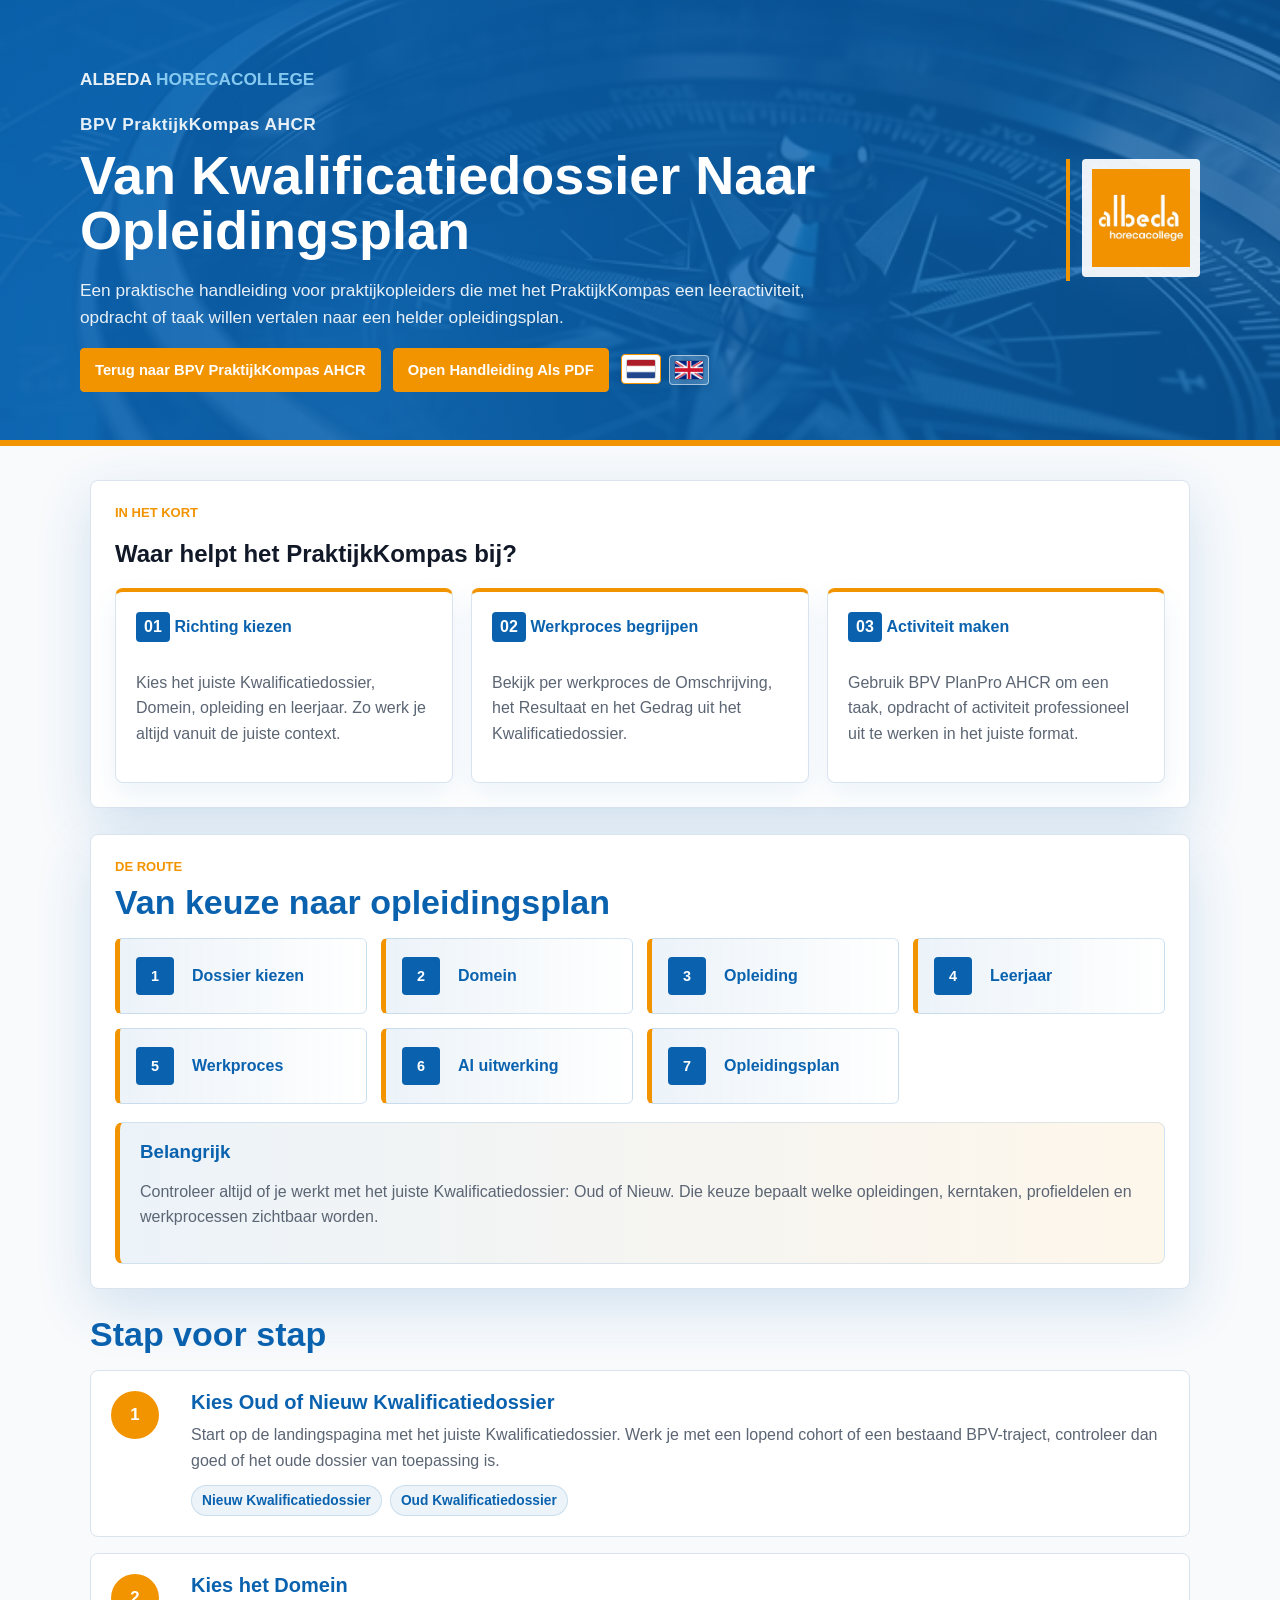
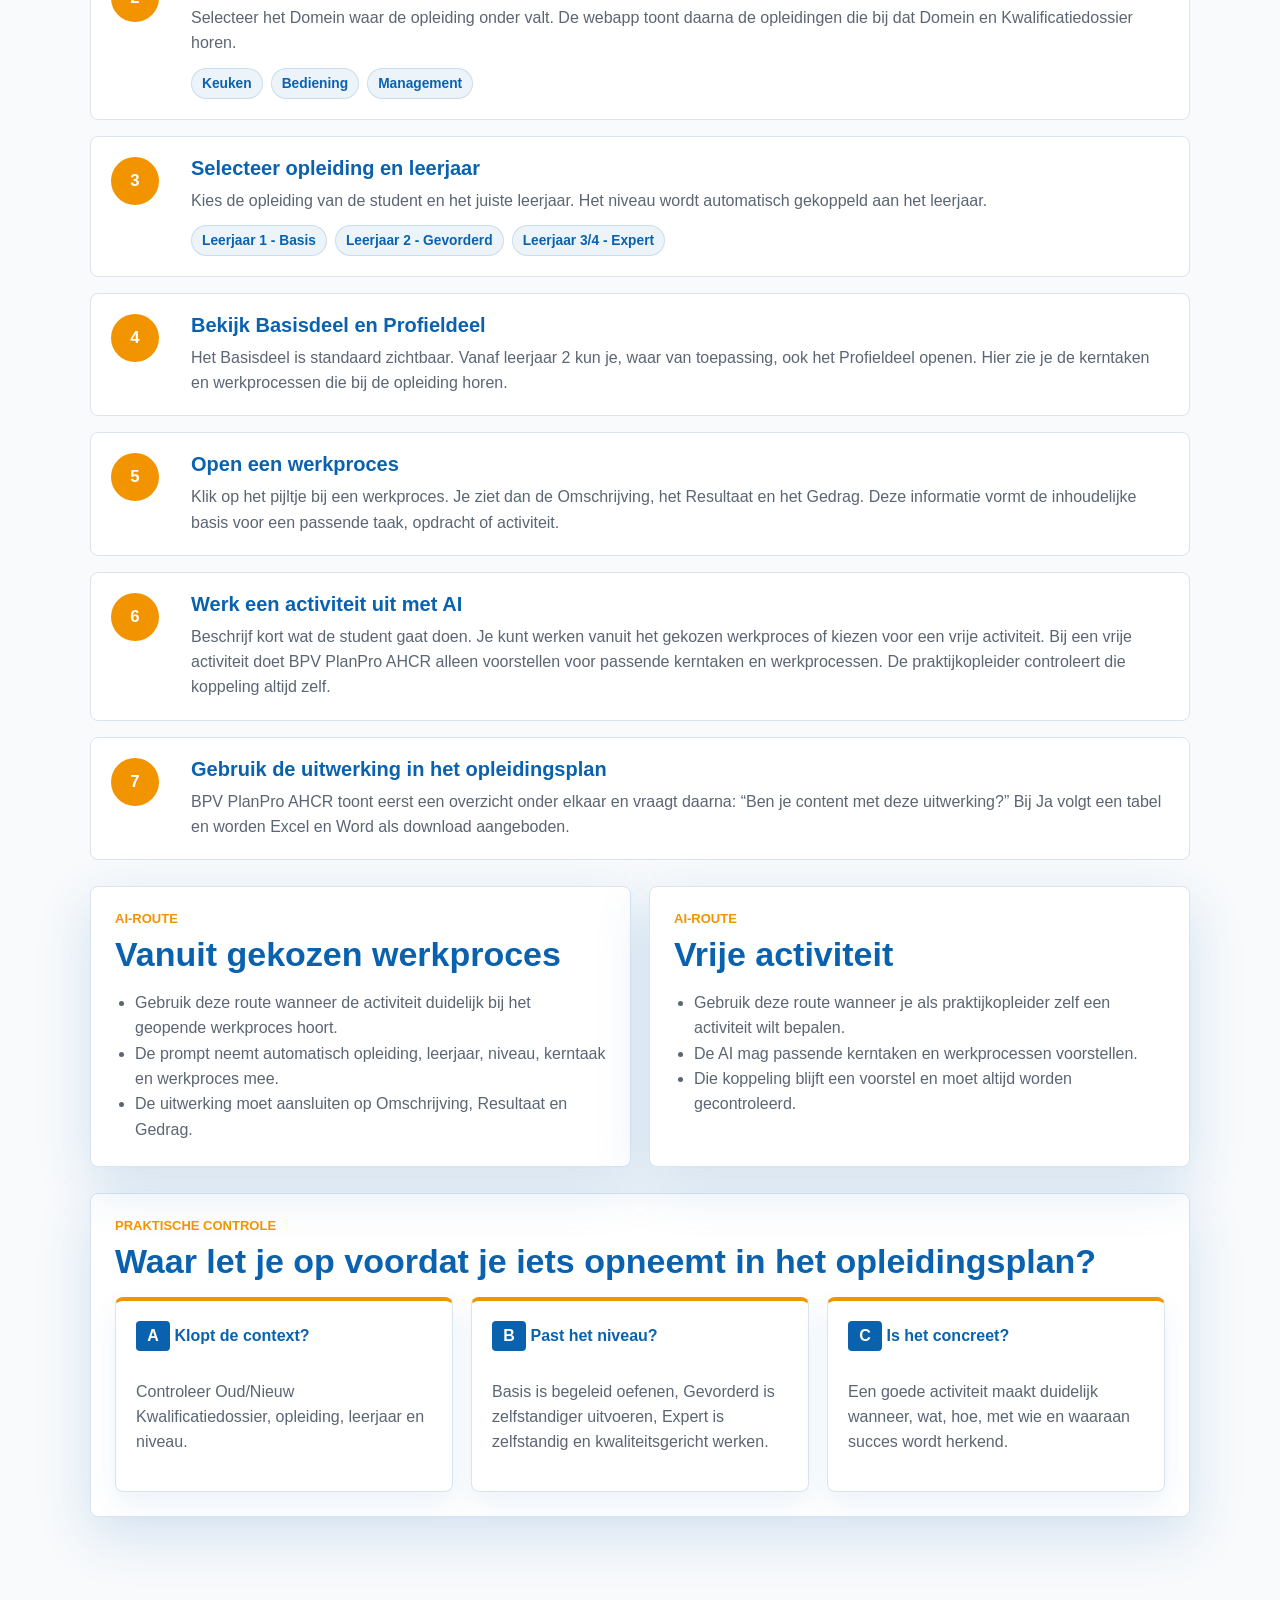
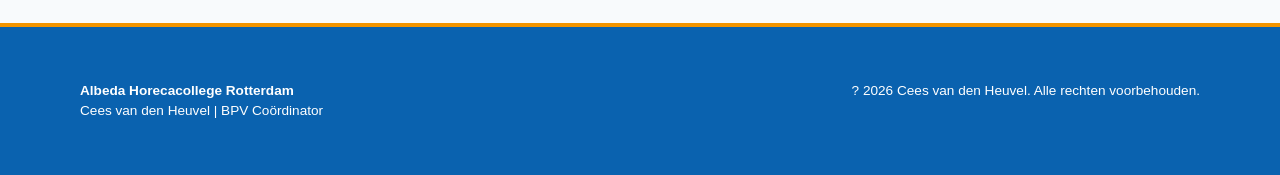
==== handleiding.html @ cef7aa41 "Add files via upload" ====
﻿<!doctype html>
<html lang="nl">
  <head>
    <meta charset="utf-8" />
    <meta name="viewport" content="width=device-width, initial-scale=1" />
    <title>Handleiding BPV PraktijkKompas AHCR</title>
    <link rel="icon" type="image/png" sizes="32x32" href="assets/favicon-32.png" />
    <link rel="apple-touch-icon" sizes="180x180" href="assets/apple-touch-icon.png" />
    <meta name="theme-color" content="#f29400" />
    <link rel="stylesheet" href="styles.css?v=20260612-format-download-bottom" />
    <style>
      .manual-hero {
        position: relative;
        overflow: hidden;
        color: var(--white);
        background:
          linear-gradient(90deg, rgba(10, 98, 175, 0.94), rgba(10, 98, 175, 0.78)),
          url("assets/kompas.jpg") center / cover;
        border-bottom: 6px solid var(--orange);
      }

      .manual-hero-inner,
      .manual-main,
      .manual-footer-inner {
        width: min(1120px, calc(100% - 40px));
        margin: 0 auto;
      }

      .manual-hero-inner {
        display: grid;
        grid-template-columns: minmax(0, 1fr) auto;
        gap: 24px;
        align-items: center;
        padding: 48px 0;
      }

      .manual-brand {
        margin: 0 0 6px;
        color: var(--white);
        font-size: calc(1.6rem + 1vw);
        font-weight: 900;
        line-height: 1.15;
        text-transform: uppercase;
      }

      .manual-brand span {
        color: var(--blue-40);
      }

      .manual-hero h1 {
        max-width: 860px;
        margin: 10px 0 0;
        color: var(--white);
        font-size: clamp(32px, 5vw, 54px);
        line-height: 1.03;
      }

      .manual-hero p {
        max-width: 760px;
        margin: 18px 0 0;
        color: rgba(255, 255, 255, 0.9);
        font-size: 1.08rem;
        line-height: 1.55;
      }

      .manual-hero-actions {
        display: flex;
        flex-wrap: wrap;
        align-items: center;
        justify-content: flex-start;
        gap: 12px;
        margin-top: 18px;
      }

      .manual-action-group {
        display: flex;
        flex-wrap: wrap;
        align-items: center;
        gap: 12px;
      }

      .manual-language-switcher {
        display: flex;
        align-items: center;
        gap: 8px;
      }

      .manual-language-switcher .language-btn {
        width: 40px;
        height: 30px;
      }

      .manual-action-link {
        display: inline-flex;
        min-height: 44px;
        align-items: center;
        justify-content: center;
        padding: 10px 14px;
        color: var(--white);
        background: var(--orange);
        border: 1px solid var(--orange);
        border-radius: 4px;
        font-size: 0.92rem;
        font-weight: 900;
        text-decoration: none;
        cursor: pointer;
        transition: background 0.18s ease, border-color 0.18s ease, transform 0.18s ease;
      }

      .manual-action-link:hover,
      .manual-action-link:focus-visible {
        color: var(--white);
        background: #d98200;
        border-color: #d98200;
        transform: translateY(-1px);
      }

      .manual-brand-label {
        flex: 0 0 auto;
        border-left: 4px solid var(--orange);
        padding-left: 12px;
      }

      .manual-logo {
        width: 118px;
        padding: 10px;
        background: rgba(255, 255, 255, 0.92);
        border-radius: 4px;
      }

      .manual-main {
        padding: 34px 0 56px;
      }

      .manual-panel {
        padding: 24px;
        background: var(--white);
        border: 1px solid var(--line);
        border-radius: 8px;
        box-shadow: var(--shadow);
      }

      .manual-grid {
        display: grid;
        grid-template-columns: repeat(3, minmax(0, 1fr));
        gap: 18px;
      }

      .manual-card {
        position: relative;
        min-height: 160px;
        padding: 20px;
        overflow: hidden;
        background: var(--white);
        border: 1px solid var(--line);
        border-top: 4px solid var(--orange);
        border-radius: 8px;
        box-shadow: 0 12px 28px rgba(10, 98, 175, 0.08);
      }

      .manual-card strong,
      .manual-step h3,
      .manual-section h2 {
        color: var(--blue);
      }

      .manual-card span {
        display: inline-flex;
        width: 34px;
        height: 30px;
        align-items: center;
        justify-content: center;
        margin-bottom: 12px;
        color: var(--white);
        background: var(--blue);
        border-radius: 4px;
        font-weight: 900;
      }

      .manual-card p,
      .manual-step p,
      .manual-callout p,
      .manual-note li {
        color: var(--muted);
        line-height: 1.58;
      }

      .manual-section {
        margin-top: 26px;
      }

      .manual-section h2 {
        margin: 0 0 16px;
        font-size: var(--section-title-size);
      }

      .manual-flow {
        display: grid;
        grid-template-columns: repeat(auto-fit, minmax(240px, 1fr));
        gap: 14px;
        counter-reset: route;
      }

      .manual-flow span {
        position: relative;
        display: grid;
        grid-template-columns: 42px minmax(0, 1fr);
        min-height: 76px;
        align-items: center;
        gap: 14px;
        padding: 16px;
        color: var(--blue);
        background:
          linear-gradient(90deg, rgba(10, 98, 175, 0.08), rgba(255, 255, 255, 0.96));
        border: 1px solid rgba(10, 98, 175, 0.16);
        border-left: 5px solid var(--orange);
        border-radius: 6px;
        font-weight: 900;
        line-height: 1.25;
      }

      .manual-flow em {
        display: inline-flex;
        width: 38px;
        height: 38px;
        align-items: center;
        justify-content: center;
        color: var(--white);
        background: var(--blue);
        border-radius: 4px;
        font-style: normal;
        font-size: 0.9rem;
      }

      .manual-flow b {
        min-width: 0;
        overflow-wrap: anywhere;
        font-size: 1rem;
      }

      .manual-steps {
        display: grid;
        gap: 16px;
      }

      .manual-step {
        display: grid;
        grid-template-columns: 64px minmax(0, 1fr);
        gap: 16px;
        align-items: start;
        padding: 20px;
        background: var(--white);
        border: 1px solid var(--line);
        border-radius: 8px;
      }

      .manual-step-number {
        display: inline-flex;
        width: 48px;
        height: 48px;
        align-items: center;
        justify-content: center;
        color: var(--white);
        background: var(--orange);
        border-radius: 50%;
        font-size: 1.05rem;
        font-weight: 900;
      }

      .manual-step h3 {
        margin: 0 0 8px;
        font-size: 1.25rem;
      }

      .manual-step p {
        margin: 0;
      }

      .manual-chip-row {
        display: flex;
        flex-wrap: wrap;
        gap: 8px;
        margin-top: 12px;
      }

      .manual-chip-row span {
        padding: 7px 10px;
        color: var(--blue);
        background: rgba(10, 98, 175, 0.07);
        border: 1px solid rgba(10, 98, 175, 0.16);
        border-radius: 999px;
        font-size: 0.86rem;
        font-weight: 800;
      }

      .manual-callout {
        margin-top: 18px;
        padding: 18px 20px;
        background:
          linear-gradient(90deg, rgba(10, 98, 175, 0.08), rgba(242, 148, 0, 0.08));
        border: 1px solid rgba(10, 98, 175, 0.12);
        border-left: 5px solid var(--orange);
        border-radius: 8px;
      }

      .manual-callout h3 {
        margin: 0 0 8px;
        color: var(--blue);
      }

      .manual-two {
        display: grid;
        grid-template-columns: repeat(2, minmax(0, 1fr));
        gap: 18px;
      }

      .manual-note {
        margin: 0;
        padding-left: 20px;
      }

      .manual-link-row {
        display: flex;
        flex-wrap: wrap;
        gap: 12px;
        margin-top: 18px;
      }

      .manual-link-row a,
      .manual-print {
        display: inline-flex;
        min-height: 44px;
        align-items: center;
        justify-content: center;
        padding: 10px 14px;
        color: var(--white);
        background: var(--orange);
        border: 1px solid var(--orange);
        border-radius: 4px;
        font-weight: 900;
        text-decoration: none;
        cursor: pointer;
        transition: background 0.18s ease, border-color 0.18s ease, transform 0.18s ease;
      }

      .manual-link-row a:hover,
      .manual-print:hover {
        background: #d98200;
        border-color: #d98200;
        transform: translateY(-1px);
      }

      .manual-link-row a.secondary {
        color: var(--blue);
        background: var(--white);
        border-color: var(--blue);
      }

      .manual-footer {
        color: var(--white);
        background: var(--blue);
      }

      .manual-footer-inner {
        display: flex;
        justify-content: space-between;
        gap: 20px;
        padding: 24px 0;
      }

      .manual-footer p {
        margin: 0;
        line-height: 1.5;
      }

      @media (max-width: 920px) {
        .manual-hero-inner,
        .manual-two,
        .manual-grid {
          grid-template-columns: 1fr;
        }

        .manual-flow {
          grid-template-columns: repeat(2, minmax(0, 1fr));
        }

        .manual-logo {
          justify-self: start;
        }

        .manual-brand-label {
          justify-self: start;
        }
      }

      @media (max-width: 620px) {
        .manual-hero-inner,
        .manual-main,
        .manual-footer-inner {
          width: min(100% - 28px, 1120px);
        }

        .manual-step {
          grid-template-columns: 1fr;
        }

        .manual-hero-actions {
          align-items: stretch;
        }

        .manual-action-group {
          width: 100%;
        }

        .manual-action-link {
          width: 100%;
        }

        .manual-language-switcher {
          margin-left: auto;
        }

        .manual-flow {
          grid-template-columns: 1fr;
        }

        .manual-footer-inner {
          display: grid;
        }
      }

      @media print {
        @page {
          size: A4;
          margin: 16mm 14mm;
        }

        * {
          box-shadow: none !important;
          text-shadow: none !important;
        }

        html {
          font-size: 10.5pt;
        }

        body {
          color: #111;
          background: white !important;
        }

        .manual-link-row,
        .manual-print {
          display: none;
        }

        .manual-hero {
          color: #111;
          background: white !important;
          border-bottom: 2px solid var(--orange);
        }

        .manual-hero-inner,
        .manual-main,
        .manual-footer-inner {
          width: 100%;
        }

        .manual-hero-inner {
          display: grid;
          grid-template-columns: minmax(0, 1fr) 58px;
          gap: 14px;
          align-items: start;
          padding: 0 0 10mm;
        }

        .manual-brand,
        .manual-brand span,
        .manual-hero h1,
        .manual-section h2,
        .manual-card strong,
        .manual-step h3 {
          color: var(--blue) !important;
        }

        .manual-brand {
          margin-bottom: 2mm;
          font-size: 18pt;
        }

        .app-meta-subtitle {
          color: #333 !important;
        }

        .manual-hero h1 {
          max-width: none;
          margin-top: 3mm;
          font-size: 24pt;
          line-height: 1.12;
        }

        .manual-hero p {
          max-width: none;
          margin-top: 4mm;
          color: #333 !important;
          font-size: 10.5pt;
        }

        .manual-logo {
          width: 54px;
          padding: 0;
          background: transparent;
        }

        .manual-main {
          padding: 8mm 0 0;
        }

        .manual-section {
          margin-top: 9mm;
        }

        .manual-section,
        .manual-panel,
        .manual-card,
        .manual-step,
        .manual-callout,
        .manual-two article {
          break-inside: avoid;
          page-break-inside: avoid;
        }

        .manual-panel {
          padding: 0;
          background: transparent;
          border: 0;
          border-radius: 0;
        }

        .manual-grid,
        .manual-two,
        .manual-flow,
        .manual-steps {
          display: block;
        }

        .manual-card,
        .manual-step,
        .manual-callout,
        .manual-two article {
          margin-top: 4mm;
          padding: 0 0 4mm;
          background: transparent !important;
          border: 0;
          border-bottom: 1px solid #d9e4ef;
          border-radius: 0;
        }

        .manual-section:last-of-type {
          margin-top: 6mm;
        }

        .manual-section:last-of-type .manual-card {
          margin-top: 2mm;
          padding-bottom: 2mm;
        }

        .manual-section:last-of-type .manual-card span {
          margin-bottom: 1mm;
        }

        .manual-section:last-of-type .manual-card p {
          margin: 1mm 0 0;
          line-height: 1.32;
        }

        .manual-card span,
        .manual-step-number,
        .manual-flow em {
          color: white !important;
          background: var(--blue) !important;
          -webkit-print-color-adjust: exact;
          print-color-adjust: exact;
        }

        .manual-card span {
          margin-bottom: 2mm;
        }

        .manual-flow span {
          display: grid;
          grid-template-columns: 28px minmax(0, 1fr);
          min-height: auto;
          gap: 8px;
          margin-top: 2mm;
          padding: 0 0 2mm;
          background: transparent;
          border: 0;
        }

        .manual-flow em {
          width: 24px;
          height: 24px;
          font-size: 8.5pt;
        }

        .manual-flow b {
          font-size: 10.5pt;
          overflow-wrap: normal;
        }

        .manual-step {
          display: grid;
          grid-template-columns: 34px minmax(0, 1fr);
          gap: 10px;
        }

        .manual-step-number {
          width: 28px;
          height: 28px;
          font-size: 9pt;
        }

        .manual-step h3 {
          margin-bottom: 2mm;
          font-size: 12.5pt;
        }

        .manual-card p,
        .manual-step p,
        .manual-callout p,
        .manual-note li {
          color: #222;
          line-height: 1.45;
        }

        .manual-chip-row {
          display: block;
          margin-top: 2mm;
        }

        .manual-chip-row span {
          display: inline;
          padding: 0;
          color: #333;
          background: transparent;
          border: 0;
          border-radius: 0;
          font-weight: 700;
        }

        .manual-chip-row span + span::before {
          content: " | ";
          color: #777;
          font-weight: 400;
        }

        .manual-footer {
          margin-top: 10mm;
          color: #111;
          background: white !important;
          border-top: 1px solid #d9e4ef;
        }

        .manual-footer-inner {
          display: flex;
          justify-content: space-between;
          gap: 10mm;
          padding: 5mm 0 0;
          font-size: 9pt;
        }

        .manual-panel,
        .manual-card,
        .manual-step {
          box-shadow: none;
        }
      }
    </style>
  </head>
  <body>
    <header class="manual-hero">
      <div class="manual-hero-inner">
        <div>
          <p class="manual-brand">Albeda <span>Horecacollege</span></p>
          <p class="app-meta-subtitle">BPV PraktijkKompas AHCR</p>
          <h1 data-i18n="heroTitle">Van Kwalificatiedossier Naar Opleidingsplan</h1>
          <p data-i18n="heroIntro">Een praktische handleiding voor praktijkopleiders die met het PraktijkKompas een leeractiviteit, opdracht of taak willen vertalen naar een helder opleidingsplan.</p>
          <div class="manual-hero-actions">
            <div class="manual-action-group">
              <a class="manual-action-link" href="index.html" data-i18n="backButton">Terug naar BPV PraktijkKompas AHCR</a>
              <a class="manual-action-link" href="handleiding-bpv-praktijkkompas-ahcr.pdf" onclick="openHandleidingPdf(event)" data-i18n="pdfButton">Open Handleiding Als PDF</a>
              <div class="manual-language-switcher" aria-label="Taal kiezen">
                <button type="button" class="language-btn active" id="manual-lang-nl" aria-label="Nederlands" title="Nederlands" data-lang="nl">
                  <img class="flag-icon" src="assets/vlag-ned.jpeg" alt="" />
                </button>
                <button type="button" class="language-btn" id="manual-lang-en" aria-label="English" title="English" data-lang="en">
                  <img class="flag-icon" src="assets/vlag-eng.jpeg" alt="" />
                </button>
              </div>
            </div>
          </div>
        </div>
        <div class="manual-brand-label">
          <img class="manual-logo" src="assets/LOGO.jpg" alt="Albeda Horecacollege logo" />
        </div>
      </div>
    </header>

    <main class="manual-main">
      <section class="manual-panel">
        <p class="eyebrow" data-i18n="eyebrowShort">In het kort</p>
        <h2 data-i18n="shortTitle">Waar helpt het PraktijkKompas bij?</h2>
        <div class="manual-grid">
          <article class="manual-card">
            <span>01</span>
            <strong data-i18n="card1Title">Richting kiezen</strong>
            <p data-i18n="card1Text">Kies het juiste Kwalificatiedossier, Domein, opleiding en leerjaar. Zo werk je altijd vanuit de juiste context.</p>
          </article>
          <article class="manual-card">
            <span>02</span>
            <strong data-i18n="card2Title">Werkproces begrijpen</strong>
            <p data-i18n="card2Text">Bekijk per werkproces de Omschrijving, het Resultaat en het Gedrag uit het Kwalificatiedossier.</p>
          </article>
          <article class="manual-card">
            <span>03</span>
            <strong data-i18n="card3Title">Activiteit maken</strong>
            <p data-i18n="card3Text">Gebruik BPV PlanPro AHCR om een taak, opdracht of activiteit professioneel uit te werken in het juiste format.</p>
          </article>
        </div>
      </section>

      <section class="manual-section manual-panel">
        <p class="eyebrow" data-i18n="eyebrowRoute">De route</p>
        <h2 data-i18n="routeTitle">Van keuze naar opleidingsplan</h2>
        <div class="manual-flow" aria-label="Route PraktijkKompas">
          <span><em>1</em><b data-i18n="route1">Dossier kiezen</b></span>
          <span><em>2</em><b data-i18n="route2">Domein</b></span>
          <span><em>3</em><b data-i18n="route3">Opleiding</b></span>
          <span><em>4</em><b data-i18n="route4">Leerjaar</b></span>
          <span><em>5</em><b data-i18n="route5">Werkproces</b></span>
          <span><em>6</em><b data-i18n="route6">AI uitwerking</b></span>
          <span><em>7</em><b data-i18n="route7">Opleidingsplan</b></span>
        </div>
        <div class="manual-callout">
          <h3 data-i18n="importantTitle">Belangrijk</h3>
          <p data-i18n="importantText">Controleer altijd of je werkt met het juiste Kwalificatiedossier: Oud of Nieuw. Die keuze bepaalt welke opleidingen, kerntaken, profieldelen en werkprocessen zichtbaar worden.</p>
        </div>
      </section>

      <section class="manual-section">
        <h2 data-i18n="stepsTitle">Stap voor stap</h2>
        <div class="manual-steps">
          <article class="manual-step">
            <span class="manual-step-number">1</span>
            <div>
              <h3 data-i18n="step1Title">Kies Oud of Nieuw Kwalificatiedossier</h3>
              <p data-i18n="step1Text">Start op de landingspagina met het juiste Kwalificatiedossier. Werk je met een lopend cohort of een bestaand BPV-traject, controleer dan goed of het oude dossier van toepassing is.</p>
              <div class="manual-chip-row"><span data-i18n="chipNew">Nieuw Kwalificatiedossier</span><span data-i18n="chipOld">Oud Kwalificatiedossier</span></div>
            </div>
          </article>

          <article class="manual-step">
            <span class="manual-step-number">2</span>
            <div>
              <h3 data-i18n="step2Title">Kies het Domein</h3>
              <p data-i18n="step2Text">Selecteer het Domein waar de opleiding onder valt. De webapp toont daarna de opleidingen die bij dat Domein en Kwalificatiedossier horen.</p>
              <div class="manual-chip-row"><span data-i18n="domainKitchen">Keuken</span><span data-i18n="domainService">Bediening</span><span data-i18n="domainManagement">Management</span></div>
            </div>
          </article>

          <article class="manual-step">
            <span class="manual-step-number">3</span>
            <div>
              <h3 data-i18n="step3Title">Selecteer opleiding en leerjaar</h3>
              <p data-i18n="step3Text">Kies de opleiding van de student en het juiste leerjaar. Het niveau wordt automatisch gekoppeld aan het leerjaar.</p>
              <div class="manual-chip-row"><span data-i18n="year1">Leerjaar 1 - Basis</span><span data-i18n="year2">Leerjaar 2 - Gevorderd</span><span data-i18n="year34">Leerjaar 3/4 - Expert</span></div>
            </div>
          </article>

          <article class="manual-step">
            <span class="manual-step-number">4</span>
            <div>
              <h3 data-i18n="step4Title">Bekijk Basisdeel en Profieldeel</h3>
              <p data-i18n="step4Text">Het Basisdeel is standaard zichtbaar. Vanaf leerjaar 2 kun je, waar van toepassing, ook het Profieldeel openen. Hier zie je de kerntaken en werkprocessen die bij de opleiding horen.</p>
            </div>
          </article>

          <article class="manual-step">
            <span class="manual-step-number">5</span>
            <div>
              <h3 data-i18n="step5Title">Open een werkproces</h3>
              <p data-i18n="step5Text">Klik op het pijltje bij een werkproces. Je ziet dan de Omschrijving, het Resultaat en het Gedrag. Deze informatie vormt de inhoudelijke basis voor een passende taak, opdracht of activiteit.</p>
            </div>
          </article>

          <article class="manual-step">
            <span class="manual-step-number">6</span>
            <div>
              <h3 data-i18n="step6Title">Werk een activiteit uit met AI</h3>
              <p data-i18n="step6Text">Beschrijf kort wat de student gaat doen. Je kunt werken vanuit het gekozen werkproces of kiezen voor een vrije activiteit. Bij een vrije activiteit doet BPV PlanPro AHCR alleen voorstellen voor passende kerntaken en werkprocessen. De praktijkopleider controleert die koppeling altijd zelf.</p>
            </div>
          </article>

          <article class="manual-step">
            <span class="manual-step-number">7</span>
            <div>
              <h3 data-i18n="step7Title">Gebruik de uitwerking in het opleidingsplan</h3>
              <p data-i18n="step7Text">BPV PlanPro AHCR toont eerst een overzicht onder elkaar en vraagt daarna: "Ben je content met deze uitwerking?" Bij Ja volgt een tabel en worden Excel en Word als download aangeboden.</p>
            </div>
          </article>
        </div>
      </section>

      <section class="manual-section manual-two">
        <article class="manual-panel">
          <p class="eyebrow" data-i18n="eyebrowAi">AI-route</p>
          <h2 data-i18n="aiFixedTitle">Vanuit gekozen werkproces</h2>
          <ul class="manual-note">
            <li data-i18n="aiFixed1">Gebruik deze route wanneer de activiteit duidelijk bij het geopende werkproces hoort.</li>
            <li data-i18n="aiFixed2">De prompt neemt automatisch opleiding, leerjaar, niveau, kerntaak en werkproces mee.</li>
            <li data-i18n="aiFixed3">De uitwerking moet aansluiten op Omschrijving, Resultaat en Gedrag.</li>
          </ul>
        </article>

        <article class="manual-panel">
          <p class="eyebrow" data-i18n="eyebrowAi">AI-route</p>
          <h2 data-i18n="aiFreeTitle">Vrije activiteit</h2>
          <ul class="manual-note">
            <li data-i18n="aiFree1">Gebruik deze route wanneer je als praktijkopleider zelf een activiteit wilt bepalen.</li>
            <li data-i18n="aiFree2">De AI mag passende kerntaken en werkprocessen voorstellen.</li>
            <li data-i18n="aiFree3">Die koppeling blijft een voorstel en moet altijd worden gecontroleerd.</li>
          </ul>
        </article>
      </section>

      <section class="manual-section manual-panel">
        <p class="eyebrow" data-i18n="eyebrowCheck">Praktische controle</p>
        <h2 data-i18n="checkTitle">Waar let je op voordat je iets opneemt in het opleidingsplan?</h2>
        <div class="manual-grid">
          <article class="manual-card">
            <span>A</span>
            <strong data-i18n="check1Title">Klopt de context?</strong>
            <p data-i18n="check1Text">Controleer Oud/Nieuw Kwalificatiedossier, opleiding, leerjaar en niveau.</p>
          </article>
          <article class="manual-card">
            <span>B</span>
            <strong data-i18n="check2Title">Past het niveau?</strong>
            <p data-i18n="check2Text">Basis is begeleid oefenen, Gevorderd is zelfstandiger uitvoeren, Expert is zelfstandig en kwaliteitsgericht werken.</p>
          </article>
          <article class="manual-card">
            <span>C</span>
            <strong data-i18n="check3Title">Is het concreet?</strong>
            <p data-i18n="check3Text">Een goede activiteit maakt duidelijk wanneer, wat, hoe, met wie en waaraan succes wordt herkend.</p>
          </article>
        </div>
      </section>
    </main>

    <footer class="manual-footer">
      <div class="manual-footer-inner">
        <p><strong>Albeda Horecacollege Rotterdam</strong><br />Cees van den Heuvel | BPV Coördinator</p>
        <p data-i18n="copyright">&copy; 2026 Cees van den Heuvel. Alle rechten voorbehouden.</p>
      </div>
    </footer>
    <script>
      const manualLanguageButtons = document.querySelectorAll(".manual-language-switcher .language-btn");
      const savedManualLanguage = localStorage.getItem("bpvManualLanguage") || "nl";

      const manualTranslations = {
        nl: {
          heroTitle: "Van Kwalificatiedossier Naar Opleidingsplan",
          heroIntro: "Een praktische handleiding voor praktijkopleiders die met het PraktijkKompas een leeractiviteit, opdracht of taak willen vertalen naar een helder opleidingsplan.",
          backButton: "Terug naar BPV PraktijkKompas AHCR",
          pdfButton: "Open Handleiding Als PDF",
          eyebrowShort: "In het kort",
          shortTitle: "Waar helpt het PraktijkKompas bij?",
          card1Title: "Richting kiezen",
          card1Text: "Kies het juiste Kwalificatiedossier, Domein, opleiding en leerjaar. Zo werk je altijd vanuit de juiste context.",
          card2Title: "Werkproces begrijpen",
          card2Text: "Bekijk per werkproces de Omschrijving, het Resultaat en het Gedrag uit het Kwalificatiedossier.",
          card3Title: "Activiteit maken",
          card3Text: "Gebruik BPV PlanPro AHCR om een taak, opdracht of activiteit professioneel uit te werken in het juiste format.",
          eyebrowRoute: "De route",
          routeTitle: "Van keuze naar opleidingsplan",
          route1: "Dossier kiezen",
          route2: "Domein",
          route3: "Opleiding",
          route4: "Leerjaar",
          route5: "Werkproces",
          route6: "AI uitwerking",
          route7: "Opleidingsplan",
          importantTitle: "Belangrijk",
          importantText: "Controleer altijd of je werkt met het juiste Kwalificatiedossier: Oud of Nieuw. Die keuze bepaalt welke opleidingen, kerntaken, profieldelen en werkprocessen zichtbaar worden.",
          stepsTitle: "Stap voor stap",
          step1Title: "Kies Oud of Nieuw Kwalificatiedossier",
          step1Text: "Start op de landingspagina met het juiste Kwalificatiedossier. Werk je met een lopend cohort of een bestaand BPV-traject, controleer dan goed of het oude dossier van toepassing is.",
          chipNew: "Nieuw Kwalificatiedossier",
          chipOld: "Oud Kwalificatiedossier",
          step2Title: "Kies het Domein",
          step2Text: "Selecteer het Domein waar de opleiding onder valt. De webapp toont daarna de opleidingen die bij dat Domein en Kwalificatiedossier horen.",
          domainKitchen: "Keuken",
          domainService: "Bediening",
          domainManagement: "Management",
          step3Title: "Selecteer opleiding en leerjaar",
          step3Text: "Kies de opleiding van de student en het juiste leerjaar. Het niveau wordt automatisch gekoppeld aan het leerjaar.",
          year1: "Leerjaar 1 - Basis",
          year2: "Leerjaar 2 - Gevorderd",
          year34: "Leerjaar 3/4 - Expert",
          step4Title: "Bekijk Basisdeel en Profieldeel",
          step4Text: "Het Basisdeel is standaard zichtbaar. Vanaf leerjaar 2 kun je, waar van toepassing, ook het Profieldeel openen. Hier zie je de kerntaken en werkprocessen die bij de opleiding horen.",
          step5Title: "Open een werkproces",
          step5Text: "Klik op het pijltje bij een werkproces. Je ziet dan de Omschrijving, het Resultaat en het Gedrag. Deze informatie vormt de inhoudelijke basis voor een passende taak, opdracht of activiteit.",
          step6Title: "Werk een activiteit uit met AI",
          step6Text: "Beschrijf kort wat de student gaat doen. Je kunt werken vanuit het gekozen werkproces of kiezen voor een vrije activiteit. Bij een vrije activiteit doet BPV PlanPro AHCR alleen voorstellen voor passende kerntaken en werkprocessen. De praktijkopleider controleert die koppeling altijd zelf.",
          step7Title: "Gebruik de uitwerking in het opleidingsplan",
          step7Text: "BPV PlanPro AHCR toont eerst een overzicht onder elkaar en vraagt daarna: “Ben je content met deze uitwerking?” Bij Ja volgt een tabel en worden Excel en Word als download aangeboden.",
          eyebrowAi: "AI-route",
          aiFixedTitle: "Vanuit gekozen werkproces",
          aiFixed1: "Gebruik deze route wanneer de activiteit duidelijk bij het geopende werkproces hoort.",
          aiFixed2: "De prompt neemt automatisch opleiding, leerjaar, niveau, kerntaak en werkproces mee.",
          aiFixed3: "De uitwerking moet aansluiten op Omschrijving, Resultaat en Gedrag.",
          aiFreeTitle: "Vrije activiteit",
          aiFree1: "Gebruik deze route wanneer je als praktijkopleider zelf een activiteit wilt bepalen.",
          aiFree2: "De AI mag passende kerntaken en werkprocessen voorstellen.",
          aiFree3: "Die koppeling blijft een voorstel en moet altijd worden gecontroleerd.",
          eyebrowCheck: "Praktische controle",
          checkTitle: "Waar let je op voordat je iets opneemt in het opleidingsplan?",
          check1Title: "Klopt de context?",
          check1Text: "Controleer Oud/Nieuw Kwalificatiedossier, opleiding, leerjaar en niveau.",
          check2Title: "Past het niveau?",
          check2Text: "Basis is begeleid oefenen, Gevorderd is zelfstandiger uitvoeren, Expert is zelfstandig en kwaliteitsgericht werken.",
          check3Title: "Is het concreet?",
          check3Text: "Een goede activiteit maakt duidelijk wanneer, wat, hoe, met wie en waaraan succes wordt herkend.",
          copyright: "? 2026 Cees van den Heuvel. Alle rechten voorbehouden."
        },
        en: {
          heroTitle: "From Qualification File To Training Plan",
          heroIntro: "A practical guide for workplace trainers who want to use PraktijkKompas to translate a learning activity, assignment or task into a clear training plan.",
          backButton: "Back to BPV PraktijkKompas AHCR",
          pdfButton: "Open Guide As PDF",
          eyebrowShort: "In brief",
          shortTitle: "How does PraktijkKompas help?",
          card1Title: "Choose direction",
          card1Text: "Choose the correct Qualification File, Domain, programme and study year. This keeps you working from the right context.",
          card2Title: "Understand the work process",
          card2Text: "View the Description, Result and Behaviour for each work process from the Qualification File.",
          card3Title: "Create an activity",
          card3Text: "Use BPV PlanPro AHCR to professionally develop a task, assignment or activity in the correct format.",
          eyebrowRoute: "The route",
          routeTitle: "From choice to training plan",
          route1: "Choose file",
          route2: "Domain",
          route3: "Programme",
          route4: "Study year",
          route5: "Work process",
          route6: "AI draft",
          route7: "Training plan",
          importantTitle: "Important",
          importantText: "Always check whether you are working with the correct Qualification File: Old or New. That choice determines which programmes, core tasks, profile sections and work processes are shown.",
          stepsTitle: "Step by step",
          step1Title: "Choose Old or New Qualification File",
          step1Text: "Start on the landing page with the correct Qualification File. If you are working with an ongoing cohort or existing BPV pathway, carefully check whether the old file applies.",
          chipNew: "New Qualification File",
          chipOld: "Old Qualification File",
          step2Title: "Choose the Domain",
          step2Text: "Select the Domain the programme belongs to. The web app then shows the programmes connected to that Domain and Qualification File.",
          domainKitchen: "Kitchen",
          domainService: "Service",
          domainManagement: "Management",
          step3Title: "Select programme and study year",
          step3Text: "Choose the student's programme and the correct study year. The level is automatically linked to the study year.",
          year1: "Year 1 - Basic",
          year2: "Year 2 - Advanced",
          year34: "Year 3/4 - Expert",
          step4Title: "View Basic and Profile sections",
          step4Text: "The Basic section is visible by default. From year 2 onward, where applicable, you can also open the Profile section. This shows the core tasks and work processes that belong to the programme.",
          step5Title: "Open a work process",
          step5Text: "Click the arrow next to a work process. You will see the Description, Result and Behaviour. This information forms the content basis for a suitable task, assignment or activity.",
          step6Title: "Develop an activity with AI",
          step6Text: "Briefly describe what the student will do. You can work from the selected work process or choose a free activity. For a free activity, BPV PlanPro AHCR only suggests suitable core tasks and work processes. The workplace trainer always checks that link.",
          step7Title: "Use the draft in the training plan",
          step7Text: "BPV PlanPro AHCR first shows an overview and then asks: “Are you happy with this draft?” If yes, a table follows and Excel and Word are offered as downloads.",
          eyebrowAi: "AI route",
          aiFixedTitle: "From selected work process",
          aiFixed1: "Use this route when the activity clearly belongs to the opened work process.",
          aiFixed2: "The prompt automatically includes programme, study year, level, core task and work process.",
          aiFixed3: "The draft must connect to Description, Result and Behaviour.",
          aiFreeTitle: "Free activity",
          aiFree1: "Use this route when you as workplace trainer want to define the activity yourself.",
          aiFree2: "The AI may suggest suitable core tasks and work processes.",
          aiFree3: "That link remains a suggestion and must always be checked.",
          eyebrowCheck: "Practical check",
          checkTitle: "What do you check before adding something to the training plan?",
          check1Title: "Is the context correct?",
          check1Text: "Check Old/New Qualification File, programme, study year and level.",
          check2Title: "Does the level fit?",
          check2Text: "Basic means guided practice, Advanced means more independent performance, Expert means independent and quality-focused work.",
          check3Title: "Is it concrete?",
          check3Text: "A good activity makes clear when, what, how, with whom and how success will be recognised.",
          copyright: "? 2026 Cees van den Heuvel. All rights reserved."
        }
      };

      function setManualLanguage(lang) {
        const activeLanguage = manualTranslations[lang] ? lang : "nl";
        document.documentElement.lang = activeLanguage;
        localStorage.setItem("bpvManualLanguage", activeLanguage);
        document.querySelectorAll("[data-i18n]").forEach((element) => {
          const key = element.dataset.i18n;
          const value = manualTranslations[activeLanguage][key];
          if (value) element.textContent = value;
        });
        manualLanguageButtons.forEach((button) => {
          button.classList.toggle("active", button.dataset.lang === activeLanguage);
        });
      }

      manualLanguageButtons.forEach((button) => {
        button.addEventListener("click", () => setManualLanguage(button.dataset.lang));
      });

      setManualLanguage(savedManualLanguage);

      function openHandleidingPdf(event) {
        event.preventDefault();
        const popup = window.open(
          "handleiding-bpv-praktijkkompas-ahcr.pdf",
          "handleidingPdf",
          "popup=yes,width=760,height=860,left=120,top=60,menubar=no,toolbar=no,location=no,status=no,scrollbars=yes,resizable=yes"
        );
        if (!popup) {
          window.open("handleiding-bpv-praktijkkompas-ahcr.pdf", "_blank", "noopener");
        }
      }
    </script>
  </body>
</html>
---- styles.css ----
:root {
  --blue: #0a62af;
  --blue-70: #478ac1;
  --blue-40: #85c9f0;
  --orange: #f29400;
  --ink: #111827;
  --muted: #5b6573;
  --line: #d9e4ef;
  --soft: #f5f8fb;
  --white: #ffffff;
  --footer-blue: #0a62af;
  --shadow: 0 18px 55px rgba(10, 98, 175, 0.16);
  --section-title-size: clamp(26px, 3vw, 34px);
}

* { box-sizing: border-box; }

body {
  margin: 0;
  color: var(--ink);
  background: #f8fafc;
  font-family: Arial, Helvetica, sans-serif;
}

button { font: inherit; }

.app-header {
  position: relative;
  display: grid;
  min-height: 0;
  overflow: hidden;
  isolation: isolate;
  color: var(--white);
  background: var(--blue);
  border-bottom: 6px solid var(--orange);
  box-shadow: 0 4px 20px rgba(0, 0, 0, 0.08);
}

.app-header::after {
  content: "";
  position: absolute;
  inset: 0;
  z-index: 1;
  background: linear-gradient(rgba(10, 98, 175, 0.8), rgba(10, 98, 175, 0.9));
}

.compass-hero {
  position: absolute;
  inset: 0;
  width: 100%;
  height: 100%;
  object-fit: cover;
  object-position: center;
}

.header-layout {
  position: relative;
  z-index: 2;
  display: flex;
  align-items: center;
  justify-content: space-between;
  gap: 20px;
  width: 100%;
  max-width: 1100px;
  margin: 0 auto;
  padding: 50px 20px;
}

.header-title {
  min-width: 0;
}

.campaign-title,
.intro-section h2,
.hero-copy h2,
.section-heading h2 {
  margin: 0;
  line-height: 1.06;
  letter-spacing: 0;
}

.header-content {
  min-width: 0;
}

.campaign-title {
  color: var(--white);
  font-size: calc(1.6rem + 1vw);
  font-weight: 900;
  letter-spacing: 0;
  text-transform: uppercase;
  margin-bottom: 5px;
  line-height: 1.2;
  text-shadow: 0 3px 20px rgba(0, 0, 0, 0.24);
}

.campaign-title span {
  color: var(--blue-40);
}

.app-meta-subtitle {
  margin: 0;
  color: var(--white);
  font-size: calc(0.95rem + 0.2vw);
  font-weight: bold;
  line-height: 1.6;
  letter-spacing: 0.5px;
}


.language-switcher {
  display: flex;
  justify-content: flex-start;
  align-items: center;
  gap: 8px;
  margin-top: 12px;
}

.language-btn {
  display: inline-flex;
  align-items: center;
  justify-content: center;
  border: 1px solid rgba(255, 255, 255, 0.55);
  background: rgba(255, 255, 255, 0.18);
  border-radius: 4px;
  padding: 4px;
  cursor: pointer;
  box-shadow: 0 3px 10px rgba(0, 0, 0, 0.12);
  transition: background 0.2s ease, border-color 0.2s ease, transform 0.2s ease;
}

.language-btn:hover,
.language-btn.active {
  background: var(--white);
  border-color: var(--orange);
  transform: translateY(-1px);
}

.flag-icon {
  width: 30px;
  height: 20px;
  display: inline-block;
  border-radius: 2px;
  border: 1px solid rgba(15, 23, 42, 0.18);
  overflow: hidden;
  flex: 0 0 auto;
}
.albeda-brand-label {
  flex: 0 0 auto;
  text-align: right;
  border-left: 4px solid var(--orange);
  padding-left: 12px;
}

.albeda-logo {
  display: block;
  max-width: 132px;
  height: auto;
  background: var(--white);
  padding: 8px;
  border-radius: 4px;
  box-shadow: 0 6px 18px rgba(0, 0, 0, 0.18);
}

main {
  width: 100%;
  max-width: 1100px;
  margin: 0 auto;
  padding: 0 20px;
}

.panel {
  background: rgba(255, 255, 255, 0.86);
  border: 1px solid var(--line);
  border-left: 6px solid var(--orange);
  border-radius: 0 4px 4px 0;
  box-shadow: 0 4px 12px rgba(0, 0, 0, 0.03);
}

.eyebrow {
  margin: 0 0 9px;
  color: var(--orange);
  font-size: 13px;
  font-weight: 700;
  letter-spacing: 0;
  text-transform: uppercase;
}
.panel > .eyebrow,
.section-heading > .eyebrow,
.ai-builder-heading > .eyebrow,
.linked-workprocess-card .eyebrow,
.hero-copy > .eyebrow,
.intro-section > .eyebrow {
  margin: 0 0 9px;
  color: var(--orange);
}

.panel > .eyebrow + h2,
.section-heading > .eyebrow + h2,
.ai-builder-heading > .eyebrow + h3,
.linked-workprocess-card .eyebrow + h4,
.hero-copy > .eyebrow + h2,
.intro-section > .eyebrow + h2 {
  margin-top: 0;
  color: var(--blue);
}

.intro-section {
  margin-top: 30px;
  padding: 25px;
}

.intro-section h2 {
  max-width: 760px;
  color: var(--blue);
  font-size: var(--section-title-size);
}

.intro-content {
  display: grid;
  gap: 16px;
  max-width: 100%;
  margin-top: 20px;
}

.manual-entry-row {
  display: flex;
  justify-content: flex-start;
  margin-top: 6px;
}

.manual-entry-btn {
  display: inline-flex;
  min-height: 44px;
  align-items: center;
  justify-content: center;
  padding: 10px 16px;
  color: var(--white);
  background: var(--orange);
  border: 1px solid var(--orange);
  border-radius: 4px;
  font-weight: 900;
  text-decoration: none;
  cursor: pointer;
  box-shadow: 0 10px 22px rgba(242, 148, 0, 0.22);
  transition: background 0.2s ease, border-color 0.2s ease, transform 0.2s ease, box-shadow 0.2s ease;
}

.manual-entry-btn:hover,
.manual-entry-btn:focus-visible {
  color: var(--white);
  background: #d98200;
  border-color: #d98200;
  transform: translateY(-1px);
  box-shadow: 0 14px 28px rgba(242, 148, 0, 0.28);
}

.intro-content p,
.intro-content li {
  margin: 0;
  color: var(--muted);
  font-size: 16px;
  line-height: 1.58;
}

.pillar-block {
  padding: 18px 20px;
  background: rgba(133, 175, 215, 0.12);
  border: 1px solid rgba(133, 175, 215, 0.38);
  border-radius: 4px;
}

.pillar-block h3 {
  margin: 0 0 12px;
  color: var(--blue);
  font-size: 20px;
  line-height: 1.2;
}

.pillar-block ul {
  display: grid;
  gap: 0;
  margin: 0;
  padding-left: 20px;
}

.pillar-block strong {
  color: var(--ink);
}

.start-section {
  display: grid;
  gap: clamp(24px, 4vw, 40px);
  margin-top: 20px;
  padding: 25px;
}

.hero-copy {
  min-width: 0;
}

.hero-copy h2 {
  max-width: 910px;
  color: var(--blue);
  font-size: var(--section-title-size);
}

.hero-copy p:not(.eyebrow) {
  max-width: 820px;
  margin: 20px 0 0;
  color: var(--muted);
  font-size: 16px;
  line-height: 1.55;
}

.choice-panel {
  display: grid;
  grid-template-columns: repeat(2, minmax(0, 1fr));
  gap: 16px;
  padding: 18px;
  background: rgba(255, 255, 255, 0.78);
  border: 1px solid var(--line);
  border-radius: 4px;
  box-shadow: var(--shadow);
  backdrop-filter: blur(14px);
}

.dossier-choice {
  display: grid;
  gap: 8px;
  width: 100%;
  min-height: 128px;
  padding: 24px;
  text-align: left;
  color: var(--ink);
  background: var(--white);
  border: 2px solid transparent;
  border-radius: 6px;
  cursor: pointer;
  transition: border-color 160ms ease, transform 160ms ease, box-shadow 160ms ease;
}

.dossier-choice:hover,
.dossier-choice:focus-visible {
  transform: translateY(-2px);
  border-color: var(--blue-40);
  outline: none;
}

.dossier-choice.is-active {
  border-color: var(--blue);
  box-shadow: inset 6px 0 0 var(--orange);
}

.dossier-choice span {
  color: var(--blue);
  font-size: clamp(22px, 2.4vw, 29px);
  font-weight: 700;
}

.dossier-choice small {
  color: var(--muted);
  font-size: 15px;
  line-height: 1.45;
}

.route-section {
  padding: 30px 0 50px;
  margin-top: 0;
}

.section-heading {
  margin-bottom: 18px;
}

.section-heading h2 {
  color: var(--blue);
  font-size: var(--section-title-size);
}

.route-grid {
  display: grid;
  grid-template-columns: repeat(3, minmax(0, 1fr));
  gap: 18px;
}

.route-card {
  display: grid;
  min-height: 260px;
  padding: 24px;
  background: var(--white);
  border: 1px solid var(--line);
  border-radius: 4px;
  box-shadow: 0 10px 28px rgba(17, 24, 39, 0.06);
}

.route-card h3 {
  margin: 0;
  color: var(--blue);
  font-size: 25px;
}

.route-card p {
  margin: 12px 0 0;
  color: var(--muted);
  line-height: 1.5;
}

.route-card ul {
  display: grid;
  gap: 7px;
  margin: 20px 0;
  padding-left: 18px;
  color: var(--ink);
}

.route-card .status {
  align-self: end;
  display: inline-flex;
  width: fit-content;
  min-height: 34px;
  align-items: center;
  padding: 7px 12px;
  color: var(--white);
  background: var(--blue);
  border-radius: 4px;
  font-size: 14px;
  font-weight: 700;
}


@media (max-width: 860px) {
  .header-layout {
    align-items: flex-start;
    flex-direction: column;
  }

  .albeda-logo {
    max-width: 108px;
  }

  .narrative-columns {
    columns: 1;
  }

  .choice-panel,
  .route-grid {
    grid-template-columns: 1fr;
  }

  .footer-layout,
  .footer-col {
    display: block;
    width: 100%;
    text-align: left !important;
  }

  .footer-col:first-child {
    margin-bottom: 20px;
  }
}





.pillar-block li {
  break-inside: avoid;
  margin-bottom: 0;
  line-height: 1.45;
}




.narrative-columns {
  columns: 2 360px;
  column-gap: 34px;
  column-rule: 1px solid rgba(10, 98, 175, 0.16);
}

.narrative-columns p {
  break-inside: avoid;
  margin-bottom: 16px;
}

.container {
  width: 100%;
  max-width: 1100px;
  margin: 0 auto;
  padding: 0 20px;
}

footer {
  background-color: var(--blue);
  color: var(--white);
  padding: 30px 0;
  margin-top: 50px;
  border-top: 4px solid var(--orange);
  font-size: 0.85rem;
}

.footer-layout {
  display: table;
  width: 100%;
}

.footer-col {
  display: table-cell;
  vertical-align: top;
  width: 50%;
}

.footer-col.right {
  text-align: right;
}

.footer-title {
  font-weight: bold;
  text-transform: uppercase;
  margin: 0 0 8px;
  color: var(--blue-40);
}

.footer-text {
  margin: 0;
  color: rgba(255, 255, 255, 0.9);
}

.footer-meta {
  margin-top: 20px;
  padding-top: 15px;
  border-top: 1px solid rgba(255, 255, 255, 0.15);
  font-size: 0.8rem;
  color: rgba(255, 255, 255, 0.5);
}


@media (max-width: 860px) {
  .narrative-columns {
    columns: 1;
  }
}


@media (max-width: 860px) {
  .footer-layout,
  .footer-col {
    display: block;
    width: 100%;
    text-align: left !important;
  }

  .footer-col:first-child {
    margin-bottom: 20px;
  }
}






.app-view.is-hidden {
  display: none;
}

.back-link {
  display: inline-flex;
  align-items: center;
  width: fit-content;
  margin-bottom: 16px;
  padding: 9px 13px;
  color: var(--blue);
  background: var(--white);
  border: 2px solid var(--blue);
  border-radius: 4px;
  font-weight: 700;
  cursor: pointer;
}

.back-link:hover,
.back-link:focus-visible {
  border-color: var(--orange);
  outline: none;
}

.direction-intro,
.selector-panel,
.parts-preview {
  margin-top: 30px;
  padding: 25px;
}

.step-flow {
  display: grid;
  grid-template-columns: repeat(5, minmax(0, 1fr));
  gap: 14px;
  margin-top: 22px;
}

.step-item {
  position: relative;
  min-height: 150px;
  padding: 18px;
  background: var(--white);
  border: 1px solid var(--line);
  border-top: 4px solid var(--blue);
  border-radius: 4px;
  box-shadow: 0 4px 12px rgba(0, 0, 0, 0.03);
}

.step-item.is-active {
  border-top-color: var(--orange);
}

.step-number {
  display: inline-flex;
  width: 30px;
  height: 30px;
  align-items: center;
  justify-content: center;
  margin-bottom: 12px;
  color: var(--white);
  background: var(--blue);
  border-radius: 50%;
  font-weight: 900;
}

.step-item.is-active .step-number {
  background: var(--orange);
}

.step-item strong {
  display: block;
  color: var(--blue);
  line-height: 1.2;
}

.step-item small {
  display: block;
  margin-top: 8px;
  color: var(--muted);
  line-height: 1.35;
}

.compact-heading {
  margin-bottom: 18px;
}

.selection-grid {
  display: grid;
  grid-template-columns: repeat(2, minmax(0, 1fr));
  gap: 20px;
}

.select-field {
  display: grid;
  gap: 8px;
  color: var(--blue);
  font-weight: 700;
}

.select-field select {
  width: 100%;
  min-height: 48px;
  padding: 10px 12px;
  color: var(--ink);
  background: var(--white);
  border: 2px solid var(--blue);
  border-radius: 4px;
  font: inherit;
}

.selection-summary {
  margin-top: 20px;
  padding: 16px 18px;
  color: var(--ink);
  background: rgba(133, 201, 240, 0.14);
  border: 1px solid rgba(133, 201, 240, 0.42);
  border-left: 6px solid var(--orange);
  border-radius: 0 4px 4px 0;
  line-height: 1.5;
}

.parts-grid {
  display: grid;
  grid-template-columns: repeat(3, minmax(0, 1fr));
  gap: 18px;
  margin-top: 18px;
}

.parts-grid article {
  min-height: 170px;
  padding: 20px;
  background: var(--white);
  border: 1px solid var(--line);
  border-top: 4px solid var(--blue);
  border-radius: 4px;
}

.parts-grid h3 {
  margin: 0 0 10px;
  color: var(--blue);
  font-size: 20px;
}

.parts-grid p {
  margin: 0;
  color: var(--muted);
  line-height: 1.5;
}

.route-card {
  cursor: pointer;
}

.route-card:focus-visible {
  outline: 3px solid var(--orange);
  outline-offset: 3px;
}

@media (max-width: 860px) {
  .step-flow,
  .selection-grid,
  .parts-grid {
    grid-template-columns: 1fr;
  }
}


.is-hidden {
  display: none !important;
}


.route-card {
  position: relative;
  overflow: hidden;
  transition: transform 0.18s ease, box-shadow 0.18s ease, border-color 0.18s ease, background-color 0.18s ease;
}

.route-card::before {
  content: "";
  position: absolute;
  inset: 0;
  pointer-events: none;
  background: linear-gradient(135deg, rgba(133, 201, 240, 0.16), rgba(242, 148, 0, 0.1));
  opacity: 0;
  transition: opacity 0.18s ease;
}

.route-card::after {
  position: absolute;
  right: 18px;
  top: 18px;
  color: rgba(10, 98, 175, 0.12);
  font-size: 54px;
  font-weight: 900;
  line-height: 1;
}

.route-card[data-direction="Keuken"]::after {
  content: "K";
}

.route-card[data-direction="Bediening"]::after {
  content: "B";
}

.route-card[data-direction="Management"]::after {
  content: "M";
}

.route-card:hover,
.route-card:focus-visible {
  transform: translateY(-4px);
  border-color: var(--blue-40);
  box-shadow: 0 16px 34px rgba(10, 98, 175, 0.18);
}

.route-card:hover::before,
.route-card:focus-visible::before {
  opacity: 1;
}

.route-card > * {
  position: relative;
  z-index: 1;
}

.back-link {
  font-weight: bold;
  font-size: 0.95rem;
  padding: 12px 20px;
  border: 2px solid var(--blue);
  background-color: var(--white);
  color: var(--blue);
  border-radius: 4px;
  text-align: center;
}

.back-link:hover,
.back-link:focus-visible {
  background-color: var(--blue);
  color: var(--white);
  border-color: var(--orange);
}

.route-icon {
  position: absolute;
  right: 14px;
  top: 14px;
  width: 82px;
  height: 82px;
  fill: none;
  stroke: var(--blue);
  stroke-width: 4;
  stroke-linecap: round;
  stroke-linejoin: round;
  opacity: 0.12;
  pointer-events: none;
  transition: opacity 0.18s ease, transform 0.18s ease;
}

.route-card:hover .route-icon,
.route-card:focus-visible .route-icon {
  opacity: 0.2;
  transform: scale(1.04);
}

.route-card::after {
  content: none !important;
}


.detail-nav {
  display: flex;
  flex-direction: column;
  gap: 15px;
  margin: 30px 0 25px;
}

.back-link {
  background: none !important;
  border: none !important;
  color: var(--blue) !important;
  font-weight: bold;
  cursor: pointer;
  font-size: 1rem;
  display: inline-flex;
  align-items: center;
  gap: 8px;
  text-decoration: underline;
  align-self: flex-start;
  padding: 0 !important;
  width: auto;
  text-align: left;
}

.back-link:hover,
.back-link:focus-visible {
  color: var(--orange) !important;
  outline: none;
}

.direction-intro {
  margin-top: 0;
}

.dossier-choice {
  background-color: var(--orange);
  color: var(--white);
  border-color: var(--orange);
  box-shadow: 0 8px 18px rgba(242, 148, 0, 0.18);
}

.dossier-choice span,
.dossier-choice small {
  color: var(--white);
}

.dossier-choice:hover,
.dossier-choice:focus-visible {
  transform: translateY(-2px);
  background-color: var(--blue);
  border-color: var(--blue);
  box-shadow: 0 12px 24px rgba(10, 98, 175, 0.18);
}

.dossier-choice.is-active {
  background-color: var(--orange);
  border-color: var(--orange);
  box-shadow: inset 6px 0 0 rgba(255, 255, 255, 0.6), 0 8px 18px rgba(242, 148, 0, 0.18);
}

.route-icon {
  right: 18px;
  top: 18px;
  width: 42px;
  height: 42px;
  opacity: 0.16;
}

.route-card:hover .route-icon,
.route-card:focus-visible .route-icon {
  opacity: 0.28;
  transform: scale(1.04);
}

.dossier-choice {
  background-color: var(--white);
  color: var(--orange);
  border-color: var(--orange);
  box-shadow: none;
}

.dossier-choice span,
.dossier-choice small {
  color: var(--orange);
}

.dossier-choice:hover,
.dossier-choice:focus-visible {
  transform: translateY(-2px);
  background-color: rgba(242, 148, 0, 0.08);
  border-color: var(--orange);
  box-shadow: 0 10px 22px rgba(242, 148, 0, 0.14);
}

.dossier-choice.is-active {
  background-color: var(--orange);
  border-color: var(--orange);
  box-shadow: inset 6px 0 0 var(--blue), 0 8px 18px rgba(242, 148, 0, 0.18);
}

.dossier-choice.is-active span,
.dossier-choice.is-active small {
  color: var(--white);
}

/* Kwalificatiedossier panels */
.parts-grid article,
.qualification-mini-card {
  position: relative;
  overflow: hidden;
  transition: transform 0.18s ease, box-shadow 0.18s ease, border-color 0.18s ease, background-color 0.18s ease;
}

.parts-grid article::before,
.qualification-mini-card::before {
  content: "";
  position: absolute;
  inset: 0;
  pointer-events: none;
  background: linear-gradient(135deg, rgba(133, 201, 240, 0.16), rgba(242, 148, 0, 0.1));
  opacity: 0;
  transition: opacity 0.18s ease;
}

.parts-grid article:hover,
.parts-grid article:focus-within,
.qualification-mini-card:hover,
.qualification-mini-card:focus-within {
  transform: translateY(-4px);
  border-color: var(--blue-40);
  box-shadow: 0 18px 36px rgba(10, 98, 175, 0.14);
}

.parts-grid article:hover::before,
.parts-grid article:focus-within::before,
.qualification-mini-card:hover::before,
.qualification-mini-card:focus-within::before {
  opacity: 1;
}

.parts-grid article > *,
.qualification-mini-card > * {
  position: relative;
  z-index: 1;
}

.qualification-panel {
  margin-top: 22px;
}

.qualification-summary-grid {
  display: grid;
  grid-template-columns: repeat(3, minmax(0, 1fr));
  gap: 18px;
  margin-bottom: 24px;
}

.qualification-mini-card {
  min-height: 150px;
  padding: 20px;
  background: var(--white);
  border: 1px solid var(--line);
  border-top: 4px solid var(--blue);
  border-radius: 4px;
}

.qualification-mini-card.is-current {
  border-top-color: var(--orange);
}

.qualification-mini-card span {
  display: inline-flex;
  width: fit-content;
  margin-bottom: 10px;
  padding: 5px 10px;
  color: var(--white);
  background: var(--blue);
  border-radius: 4px;
  font-size: 0.78rem;
  font-weight: 800;
  text-transform: uppercase;
}

.qualification-mini-card.is-current span {
  background: var(--orange);
}

.qualification-mini-card strong {
  display: block;
  color: var(--blue);
  font-size: 1.15rem;
  line-height: 1.25;
}

.qualification-mini-card p {
  margin: 10px 0 0;
  color: var(--muted);
  line-height: 1.45;
}

.kerntaken-stack {
  display: grid;
  gap: 18px;
}

.kerntaak-card {
  overflow: hidden;
  background: var(--white);
  border: 1px solid var(--line);
  border-radius: 4px;
  box-shadow: 0 10px 28px rgba(17, 24, 39, 0.06);
}

.kerntaak-header {
  display: grid;
  gap: 10px;
  padding: 18px 20px;
  background: #f8fafc;
  border-bottom: 2px solid var(--line);
}

.kerntaak-header h3 {
  margin: 0;
  color: var(--blue);
  font-size: 1.15rem;
  line-height: 1.25;
}

.kerntaak-badge {
  width: fit-content;
  padding: 5px 12px;
  color: var(--blue);
  background: rgba(133, 175, 215, 0.2);
  border: 1px solid var(--blue-40);
  border-radius: 999px;
  font-size: 0.78rem;
  font-weight: 800;
}

.kerntaak-body {
  padding: 18px 20px 20px;
}

.kerntaak-body p {
  margin: 0 0 14px;
  color: var(--muted);
  line-height: 1.45;
}

.workprocess-list {
  display: grid;
  gap: 0;
  margin: 0;
  padding: 0;
  list-style: none;
}

.workprocess-item {
  display: grid;
  grid-template-columns: minmax(92px, auto) 1fr;
  gap: 14px;
  align-items: start;
  padding: 13px 0;
  border-top: 1px solid #e2e8f0;
  color: var(--ink);
  line-height: 1.4;
}

.workprocess-code {
  color: var(--orange);
  font-weight: 900;
  white-space: nowrap;
}

@media (max-width: 860px) {
  .qualification-summary-grid {
    grid-template-columns: 1fr;
  }

  .workprocess-item {
    grid-template-columns: 1fr;
    gap: 4px;
  }
}

/* Basisdeel / Profieldeel toggle */
.part-toggle-grid {
  grid-template-columns: repeat(2, minmax(0, 1fr));
}

.part-toggle {
  display: block;
  width: 100%;
  min-height: 150px;
  padding: 20px;
  text-align: left;
  font: inherit;
  background: var(--white);
  border: 1px solid var(--line);
  border-top: 4px solid var(--blue);
  border-radius: 4px;
  cursor: pointer;
}

.part-toggle.is-active {
  border-top-color: var(--orange);
  box-shadow: inset 6px 0 0 var(--blue), 0 10px 24px rgba(242, 148, 0, 0.12);
}

.parts-grid .part-toggle,
.parts-grid .part-toggle::before {
  transition: transform 0.18s ease, box-shadow 0.18s ease, border-color 0.18s ease, background-color 0.18s ease, opacity 0.18s ease;
}

.parts-grid .part-toggle::before {
  content: "";
  position: absolute;
  inset: 0;
  pointer-events: none;
  background: linear-gradient(135deg, rgba(133, 201, 240, 0.16), rgba(242, 148, 0, 0.1));
  opacity: 0;
}

.parts-grid .part-toggle:hover,
.parts-grid .part-toggle:focus-visible {
  transform: translateY(-4px);
  border-color: var(--blue-40);
  box-shadow: 0 18px 36px rgba(10, 98, 175, 0.14);
  outline: none;
}

.parts-grid .part-toggle:hover::before,
.parts-grid .part-toggle:focus-visible::before {
  opacity: 1;
}

.parts-grid .part-toggle.is-active:hover,
.parts-grid .part-toggle.is-active:focus-visible {
  box-shadow: inset 6px 0 0 var(--blue), 0 18px 36px rgba(10, 98, 175, 0.14);
}

.parts-grid .part-toggle > * {
  position: relative;
  z-index: 1;
}

@media (max-width: 860px) {
  .part-toggle-grid {
    grid-template-columns: 1fr;
  }
}

.part-toggle {
  position: relative;
  overflow: hidden;
}

.profile-intro-card {
  display: flex;
  flex-wrap: wrap;
  gap: 8px 14px;
  align-items: center;
  margin-bottom: 18px;
  padding: 16px 18px;
  background: rgba(133, 175, 215, 0.16);
  border: 1px solid rgba(133, 175, 215, 0.42);
  border-left: 6px solid var(--orange);
  border-radius: 0 4px 4px 0;
}

.profile-intro-card strong {
  color: var(--blue);
  font-size: 1.05rem;
}

.profile-intro-card span {
  color: var(--muted);
  font-size: 0.95rem;
}

/* Werkproces detailpagina */
.workprocess-item {
  grid-template-columns: minmax(92px, auto) 1fr 42px;
  align-items: center;
}

.workprocess-open {
  display: inline-flex;
  width: 34px;
  height: 34px;
  align-items: center;
  justify-content: center;
  justify-self: end;
  color: var(--white);
  background: var(--orange);
  border: 1px solid var(--orange);
  border-radius: 4px;
  font-size: 1.45rem;
  font-weight: 900;
  line-height: 1;
  cursor: pointer;
  transition: transform 0.18s ease, background-color 0.18s ease, border-color 0.18s ease, box-shadow 0.18s ease;
}

.workprocess-open:hover,
.workprocess-open:focus-visible {
  transform: translateX(2px);
  background: var(--blue);
  border-color: var(--blue);
  box-shadow: 0 10px 20px rgba(10, 98, 175, 0.16);
  outline: none;
}

.breadcrumb-row {
  display: flex;
  flex-wrap: wrap;
  gap: 8px;
  align-items: center;
  margin: 30px 0 18px;
  color: var(--muted);
  font-size: 0.95rem;
}

.breadcrumb-link {
  padding: 0;
  color: var(--blue);
  background: none;
  border: none;
  font: inherit;
  font-weight: 700;
  text-decoration: underline;
  cursor: pointer;
}

.breadcrumb-link:hover,
.breadcrumb-link:focus-visible {
  color: var(--orange);
  outline: none;
}

.workprocess-detail,
.next-step-panel {
  margin-top: 0;
  padding: 25px;
}

.workprocess-detail h2,
.next-step-panel h2 {
  color: var(--blue);
  font-size: var(--section-title-size);
}

.workprocess-meta {
  margin-top: 10px;
  color: var(--muted);
  font-weight: 700;
}

.workprocess-detail-grid {
  display: grid;
  grid-template-columns: repeat(2, minmax(0, 1fr));
  gap: 18px;
  margin-top: 22px;
}

.detail-card {
  padding: 20px;
  background: var(--white);
  border: 1px solid var(--line);
  border-top: 4px solid var(--blue);
  border-radius: 4px;
  box-shadow: 0 10px 28px rgba(17, 24, 39, 0.06);
}

.detail-card-wide {
  grid-column: 1 / -1;
  border-top-color: var(--orange);
}

.detail-card h3 {
  margin: 0 0 10px;
  color: var(--blue);
  font-size: 1.15rem;
}

.detail-card p,
.next-step-panel p {
  margin: 0;
  color: var(--muted);
  line-height: 1.55;
}

.detail-card ul {
  display: grid;
  gap: 8px;
  margin: 0;
  padding-left: 20px;
  color: var(--ink);
  line-height: 1.5;
}

.next-step-panel {
  margin-top: 24px;
  border-left: 6px solid var(--orange);
}

@media (max-width: 860px) {
  .workprocess-item {
    grid-template-columns: 1fr 42px;
  }

  .workprocess-code {
    grid-column: 1 / -1;
  }

  .workprocess-detail-grid {
    grid-template-columns: 1fr;
  }
}

/* Download Kwalificatiedossier */
.dossier-download-row {
  margin: 18px 0 30px;
}

.dossier-download-link {
  display: inline-flex;
  align-items: center;
  min-height: 42px;
  padding: 10px 16px;
  color: var(--white);
  background: var(--orange);
  border: 1px solid var(--orange);
  border-radius: 4px;
  font-size: 0.95rem;
  font-weight: 800;
  text-decoration: none;
  box-shadow: 0 8px 18px rgba(242, 148, 0, 0.14);
  transition: background-color 0.18s ease, border-color 0.18s ease, transform 0.18s ease, box-shadow 0.18s ease;
}

.dossier-download-link:hover,
.dossier-download-link:focus-visible {
  transform: translateY(-1px);
  background: var(--blue);
  border-color: var(--blue);
  box-shadow: 0 12px 24px rgba(10, 98, 175, 0.16);
  outline: none;
}

.dossier-download-link.is-disabled {
  pointer-events: none;
  opacity: 0.55;
}

.workprocess-detail-stack {
  display: grid;
  gap: 18px;
  margin-top: 22px;
}

.workprocess-detail-stack .detail-card {
  grid-column: auto;
}

.read-more-block {
  margin-top: 14px;
  padding-top: 12px;
  border-top: 1px solid var(--line);
}

.read-more-block summary {
  width: fit-content;
  color: var(--orange);
  font-weight: 900;
  cursor: pointer;
}

.read-more-block summary:hover,
.read-more-block summary:focus-visible {
  color: var(--blue);
  outline: none;
}

.read-more-block p {
  margin-top: 10px;
}


.workprocess-detail-stack .detail-card p,
.workprocess-detail-stack .read-more-block p {
  white-space: pre-line;
}

.read-more-block.is-hidden {
  display: none;
}

.workprocess-detail-stack .summary-text-block {
  color: var(--muted);
  font-size: 0.95rem;
  line-height: 1.6;
  white-space: pre-line;
  overflow: hidden;
  display: -webkit-box;
  -webkit-line-clamp: 5;
  -webkit-box-orient: vertical;
}

.workprocess-detail-stack .detail-card.expanded .summary-text-block {
  display: block;
  -webkit-line-clamp: unset;
}

.workprocess-detail-stack .read-more-link {
  display: inline-block;
  margin-top: 10px;
  padding: 0;
  border: 0;
  background: transparent;
  color: var(--orange);
  font: inherit;
  font-weight: 800;
  cursor: pointer;
}

.workprocess-detail-stack .read-more-link:hover,
.workprocess-detail-stack .read-more-link:focus-visible {
  color: var(--blue);
  outline: none;
}

.plan-intro-block {
  display: grid;
  gap: 12px;
  max-width: 920px;
}

.plan-intro-block p {
  margin: 0;
  color: var(--muted);
  line-height: 1.62;
}

.plan-criteria-grid {
  display: grid;
  grid-template-columns: repeat(3, minmax(0, 1fr));
  gap: 12px;
  margin-top: 18px;
}

.plan-criterion {
  min-height: 104px;
  padding: 14px;
  background: #f8fafc;
  border: 1px solid var(--line);
  border-left: 4px solid var(--orange);
  border-radius: 4px;
}

.plan-criterion strong {
  display: block;
  margin-bottom: 7px;
  color: var(--blue);
  font-size: 0.95rem;
}

.plan-criterion span {
  display: block;
  color: var(--muted);
  font-size: 0.92rem;
  line-height: 1.45;
}

@media (max-width: 900px) {
  .plan-criteria-grid {
    grid-template-columns: repeat(2, minmax(0, 1fr));
  }
}

@media (max-width: 620px) {
  .plan-criteria-grid {
    grid-template-columns: 1fr;
  }
}
.accordion-card {
  padding: 0;
  overflow: hidden;
}

.accordion-card h3 {
  margin: 0;
}

.accordion-toggle {
  display: flex;
  width: 100%;
  min-height: 58px;
  align-items: center;
  justify-content: space-between;
  gap: 16px;
  padding: 18px 20px;
  color: var(--blue);
  background: var(--white);
  border: 0;
  cursor: pointer;
  font: inherit;
  font-size: 1.15rem;
  font-weight: 800;
  text-align: left;
}

.accordion-toggle:hover,
.accordion-toggle:focus-visible {
  color: var(--orange);
  background: rgba(133, 201, 240, 0.12);
  outline: none;
}

.accordion-icon {
  display: inline-flex;
  width: 28px;
  height: 28px;
  flex: 0 0 auto;
  align-items: center;
  justify-content: center;
  color: var(--white);
  background: var(--orange);
  border-radius: 4px;
  font-weight: 900;
  line-height: 1;
}

.accordion-card.is-open .accordion-icon {
  background: var(--blue);
  transform: rotate(45deg);
}

.accordion-panel {
  padding: 16px 22px 22px;
  border-top: 1px solid var(--line);
  background: #fbfdff;
}

.workprocess-detail-stack .accordion-card .summary-text-block {
  display: block;
  overflow: visible;
  -webkit-line-clamp: unset;
}

.plan-readmore-content {
  display: grid;
  gap: 12px;
  margin-top: 12px;
}

.plan-readmore-toggle {
  width: fit-content;
}
.plan-readmore-toggle {
  display: inline-block;
  margin-top: 0;
  padding: 0;
  color: var(--orange);
  background: transparent;
  border: 0;
  font: inherit;
  font-weight: 800;
  cursor: pointer;
}

.plan-readmore-toggle:hover,
.plan-readmore-toggle:focus-visible {
  color: var(--blue);
  outline: none;
}
.plan-readmore-content[hidden] {
  display: none !important;
}

.workprocess-open {
  font-size: 0;
}

.workprocess-open::before {
  content: "\203A";
  display: flex;
  width: 100%;
  height: 100%;
  align-items: center;
  justify-content: center;
  font-size: 1.55rem;
  line-height: 1;
  transform: translateY(-0.5px);
}
.format-download-grid {
  display: grid;
  grid-template-columns: repeat(4, minmax(0, 1fr));
  gap: 12px;
  width: 100%;
  margin-top: 14px;
}

.format-download-btn {
  display: inline-flex;
  flex-direction: column;
  width: 100%;
  min-height: 54px;
  align-items: center;
  justify-content: center;
  padding: 10px 12px;
  color: var(--white);
  background: var(--orange);
  border: 1px solid var(--orange);
  border-radius: 4px;
  font-size: 0.9rem;
  font-weight: 800;
  line-height: 1.25;
  text-align: center;
  text-decoration: none;
  box-shadow: 0 6px 18px rgba(17, 24, 39, 0.06);
  transition: background-color 0.18s ease, border-color 0.18s ease, transform 0.18s ease, box-shadow 0.18s ease;
}


.format-download-btn span,
.format-download-btn small {
  display: block;
}

.format-download-btn small {
  margin-top: 3px;
  color: rgba(255, 255, 255, 0.86);
  font-size: 0.78rem;
  font-weight: 800;
  text-transform: uppercase;
}
.format-download-btn:hover,
.format-download-btn:focus-visible {
  transform: translateY(-1px);
  color: var(--white);
  background: var(--blue);
  border-color: var(--blue);
  box-shadow: 0 10px 20px rgba(10, 98, 175, 0.16);
  outline: none;
}
@media (max-width: 900px) {
  .format-download-grid {
    grid-template-columns: repeat(2, minmax(0, 1fr));
  }
}

@media (max-width: 620px) {
  .format-download-grid {
    grid-template-columns: 1fr;
  }
}
.next-step-panel .plan-intro-block {
  max-width: none;
}
.ai-builder-panel {
  margin-top: 24px;
  padding-top: 22px;
  border-top: 1px solid var(--line);
}

.ai-builder-heading h3 {
  margin: 0;
  color: var(--blue);
  font-size: var(--section-title-size);
  line-height: 1.2;
}

.ai-builder-heading p:not(.eyebrow) {
  max-width: none;
  margin: 10px 0 0;
  color: var(--muted);
  line-height: 1.55;
}


.ai-mode-switch {
  display: grid;
  grid-template-columns: repeat(2, minmax(0, 1fr));
  gap: 12px;
  margin-top: 14px;
}

.ai-mode-option {
  display: grid;
  grid-template-columns: 1fr;
  column-gap: 10px;
  row-gap: 3px;
  align-items: start;
  padding: 14px;
  background: var(--white);
  border: 1px solid var(--line);
  border-left: 5px solid var(--line);
  border-radius: 0 4px 4px 0;
  color: var(--blue);
  cursor: pointer;
  transition: border-color 0.18s ease, box-shadow 0.18s ease, transform 0.18s ease;
}

.ai-mode-option:hover,
.ai-mode-option:focus-within {
  border-color: rgba(10, 98, 175, 0.35);
  box-shadow: 0 10px 24px rgba(17, 24, 39, 0.06);
  transform: translateY(-1px);
}

.ai-mode-option:has(input:checked) {
  border-left-color: var(--orange);
  border-color: rgba(242, 148, 0, 0.45);
  background: rgba(242, 148, 0, 0.06);
}

.ai-mode-option input {
  position: absolute;
  width: 1px;
  height: 1px;
  opacity: 0;
  pointer-events: none;
}

.ai-mode-option span {
  font-weight: 900;
  line-height: 1.25;
}

.ai-mode-option small {
  color: var(--muted);
  font-weight: 700;
  line-height: 1.45;
}

@media (max-width: 760px) {
  .ai-mode-switch {
    grid-template-columns: 1fr;
  }
}.ai-builder-layout {
  display: grid;
  grid-template-columns: 1fr;
  gap: 18px;
  margin-top: 18px;
}

.ai-builder-form,
.ai-output-panel {
  padding: 18px;
  background: var(--white);
  border: 1px solid var(--line);
  border-left: 6px solid var(--orange);
  border-radius: 0 4px 4px 0;
  box-shadow: 0 10px 28px rgba(17, 24, 39, 0.06);
}

.ai-builder-form {
  display: grid;
  gap: 14px;
}

.ai-field {
  display: grid;
  gap: 7px;
  color: var(--blue);
  font-size: 0.92rem;
  font-weight: 800;
}

.ai-field input,
.ai-field textarea {
  width: 100%;
  padding: 10px 11px;
  color: var(--ink);
  background: #fbfdff;
  border: 1px solid var(--line);
  border-radius: 4px;
  font: inherit;
  font-weight: 400;
  line-height: 1.45;
}

.ai-field textarea {
  resize: vertical;
}

.ai-field input:focus,
.ai-field textarea:focus {
  border-color: var(--blue-70);
  box-shadow: 0 0 0 3px rgba(10, 98, 175, 0.12);
  outline: none;
}

.ai-field-grid {
  display: grid;
  grid-template-columns: repeat(4, minmax(0, 1fr));
  gap: 12px;
}

.ai-action-btn,
.ai-secondary-btn {
  display: inline-flex;
  min-height: 44px;
  align-items: center;
  justify-content: center;
  padding: 10px 15px;
  color: var(--white);
  background: var(--orange);
  border: 1px solid var(--orange);
  border-radius: 4px;
  font: inherit;
  font-weight: 900;
  cursor: pointer;
  transition: background-color 0.18s ease, border-color 0.18s ease, transform 0.18s ease, box-shadow 0.18s ease;
}

.ai-action-btn:hover,
.ai-action-btn:focus-visible,
.ai-secondary-btn:hover,
.ai-secondary-btn:focus-visible {
  transform: translateY(-1px);
  background: var(--blue);
  border-color: var(--blue);
  box-shadow: 0 10px 20px rgba(10, 98, 175, 0.16);
  outline: none;
}

.ai-output-panel {
  display: flex;
  flex-direction: column;
  min-height: 100%;
}

.ai-output-head {
  display: flex;
  align-items: baseline;
  justify-content: space-between;
  gap: 12px;
  padding-bottom: 12px;
  border-bottom: 1px solid var(--line);
}

.ai-output-head span {
  color: var(--blue);
  font-weight: 900;
}

.ai-output-head small {
  color: var(--muted);
  font-weight: 800;
  text-transform: uppercase;
}

.ai-output-empty {
  margin-top: 16px;
  color: var(--muted);
  line-height: 1.55;
}

.ai-output-list {
  display: grid;
  gap: 0;
  margin: 14px 0 16px;
}

.ai-output-row {
  display: grid;
  grid-template-columns: minmax(130px, 0.45fr) minmax(0, 1fr);
  gap: 12px;
  padding: 11px 0;
  border-bottom: 1px solid #e2e8f0;
}

.ai-output-row dt {
  color: var(--orange);
  font-weight: 900;
}

.ai-output-row dd {
  margin: 0;
  color: var(--ink);
  line-height: 1.45;
}

.ai-secondary-btn {
  margin-top: auto;
  background: var(--blue);
  border-color: var(--blue);
}

.ai-secondary-btn:hover,
.ai-secondary-btn:focus-visible {
  background: var(--orange);
  border-color: var(--orange);
}

@media (max-width: 940px) {
  .ai-field-grid {
    grid-template-columns: 1fr;
  }

  .ai-output-row {
    grid-template-columns: 1fr;
    gap: 4px;
  }
}

.ai-field input[readonly] {
  color: var(--muted);
  background: #eef5fb;
  cursor: default;
}
.linked-workprocess-card {
  display: flex;
  align-items: flex-start;
  justify-content: space-between;
  gap: 18px;
  margin-top: 18px;
  padding: 18px;
  background: rgba(133, 201, 240, 0.12);
  border: 1px solid rgba(133, 201, 240, 0.42);
  border-left: 6px solid var(--orange);
  border-radius: 0 4px 4px 0;
}

.linked-workprocess-card h4 {
  margin: 0;
  color: var(--blue);
  font-size: 1.1rem;
  line-height: 1.25;
}

.linked-workprocess-card p:not(.eyebrow) {
  margin: 8px 0 0;
  color: var(--muted);
  line-height: 1.45;
}

.linked-workprocess-tags {
  display: flex;
  flex-wrap: wrap;
  justify-content: flex-end;
  gap: 8px;
  min-width: 220px;
}

.linked-workprocess-tags span {
  display: inline-flex;
  align-items: center;
  min-height: 28px;
  padding: 5px 9px;
  color: var(--blue);
  background: var(--white);
  border: 1px solid var(--line);
  border-radius: 4px;
  font-size: 0.78rem;
  font-weight: 800;
}

@media (max-width: 760px) {
  .linked-workprocess-card {
    display: grid;
  }

  .linked-workprocess-tags {
    justify-content: flex-start;
    min-width: 0;
  }
}

.ai-action-btn[disabled] {
  opacity: 0.65;
  cursor: wait;
  transform: none;
}

.gpt-action-row {
  display: grid;
  grid-template-columns: repeat(2, minmax(0, 1fr));
  gap: 12px;
}

.gpt-link-btn {
  text-decoration: none;
}

@media (max-width: 620px) {
  .gpt-action-row {
    grid-template-columns: 1fr;
  }
}
/* Verrijkte landingspagina */
#landingView {
  position: relative;
}

#landingView::before {
  content: "";
  position: absolute;
  inset: 18px 20px auto;
  height: 220px;
  pointer-events: none;
  background:
    linear-gradient(90deg, rgba(10, 98, 175, 0.08), rgba(242, 148, 0, 0.1), rgba(10, 98, 175, 0.03)),
    repeating-linear-gradient(135deg, rgba(10, 98, 175, 0.06) 0 1px, transparent 1px 18px);
  opacity: 0.55;
  z-index: -1;
}

.intro-section,
.start-section {
  position: relative;
  overflow: hidden;
}

.intro-section::after,
.start-section::after {
  content: "";
  position: absolute;
  right: 22px;
  top: 22px;
  width: 112px;
  height: 112px;
  pointer-events: none;
  border: 1px solid rgba(10, 98, 175, 0.14);
  border-radius: 50%;
  background:
    linear-gradient(90deg, transparent 49%, rgba(242, 148, 0, 0.2) 50%, transparent 51%),
    linear-gradient(0deg, transparent 49%, rgba(10, 98, 175, 0.18) 50%, transparent 51%);
  opacity: 0.7;
}

.compass-value-grid {
  display: grid;
  grid-template-columns: repeat(3, minmax(0, 1fr));
  gap: 14px;
  margin-top: 22px;
}

.compass-value-card {
  position: relative;
  display: grid;
  gap: 8px;
  min-height: 128px;
  padding: 18px;
  overflow: hidden;
  background: linear-gradient(180deg, rgba(255, 255, 255, 0.96), rgba(245, 248, 251, 0.96));
  border: 1px solid rgba(133, 175, 215, 0.5);
  border-left: 5px solid var(--orange);
  border-radius: 0 4px 4px 0;
  box-shadow: 0 12px 28px rgba(10, 98, 175, 0.08);
}

.compass-value-card::after {
  content: "";
  position: absolute;
  right: -24px;
  bottom: -30px;
  width: 96px;
  height: 96px;
  border: 1px solid rgba(10, 98, 175, 0.14);
  border-radius: 50%;
}

.compass-value-icon {
  display: inline-flex;
  width: fit-content;
  min-height: 28px;
  align-items: center;
  padding: 5px 9px;
  color: var(--white);
  background: var(--blue);
  border-radius: 4px;
  font-size: 0.78rem;
  font-weight: 900;
}

.compass-value-card strong {
  color: var(--blue);
  font-size: 1.18rem;
  line-height: 1.2;
}

.compass-value-card p {
  position: relative;
  z-index: 1;
  margin: 0;
  color: var(--muted);
  line-height: 1.45;
}

.start-section {
  background:
    linear-gradient(135deg, rgba(255, 255, 255, 0.92), rgba(245, 248, 251, 0.94)),
    linear-gradient(90deg, rgba(10, 98, 175, 0.08), rgba(242, 148, 0, 0.08));
}

.choice-panel {
  position: relative;
  overflow: hidden;
}

.choice-panel::before {
  content: "Stap 1";
  position: absolute;
  right: 18px;
  top: 14px;
  color: rgba(10, 98, 175, 0.14);
  font-size: 2.2rem;
  font-weight: 900;
  text-transform: uppercase;
}

.dossier-choice {
  position: relative;
  isolation: isolate;
}

.dossier-choice::after {
  content: "";
  position: absolute;
  right: 18px;
  bottom: 18px;
  width: 34px;
  height: 34px;
  border: 1px solid rgba(10, 98, 175, 0.18);
  border-radius: 50%;
  background: radial-gradient(circle at center, rgba(242, 148, 0, 0.18) 0 2px, transparent 3px);
  z-index: -1;
}

.journey-strip {
  display: grid;
  grid-template-columns: repeat(6, minmax(0, 1fr));
  gap: 0;
  align-items: stretch;
  overflow: hidden;
  background: var(--white);
  border: 1px solid rgba(133, 175, 215, 0.55);
  border-radius: 4px;
  box-shadow: 0 14px 32px rgba(10, 98, 175, 0.08);
}

.journey-strip span {
  position: relative;
  display: flex;
  min-height: 54px;
  align-items: center;
  justify-content: center;
  padding: 10px 18px;
  color: var(--blue);
  font-size: 0.9rem;
  font-weight: 900;
  text-align: center;
}

.journey-strip span:not(:last-child) {
  border-right: 1px solid var(--line);
}

.journey-strip span::before {
  content: "";
  position: absolute;
  top: 0;
  left: 0;
  right: 0;
  height: 4px;
  background: var(--blue-70);
}

.journey-strip span:first-child::before,
.journey-strip span:last-child::before {
  background: var(--orange);
}

.route-section {
  position: relative;
}

.route-section::before {
  content: "";
  position: absolute;
  left: 20px;
  right: 20px;
  top: 74px;
  height: 1px;
  background: linear-gradient(90deg, rgba(242, 148, 0, 0.5), rgba(10, 98, 175, 0.14), transparent);
}

.route-card {
  position: relative;
  overflow: hidden;
  border-left: 6px solid var(--orange);
  background:
    linear-gradient(180deg, rgba(255, 255, 255, 0.98), rgba(245, 248, 251, 0.98));
  transition: transform 0.2s ease, border-color 0.2s ease, box-shadow 0.2s ease, background-color 0.2s ease;
}

.route-card::before {
  opacity: 1;
  background:
    linear-gradient(135deg, rgba(10, 98, 175, 0.08), rgba(242, 148, 0, 0.07)),
    repeating-linear-gradient(135deg, rgba(10, 98, 175, 0.05) 0 1px, transparent 1px 18px);
}

.route-card .route-icon {
  right: 18px;
  top: 18px;
  width: 58px;
  height: 58px;
  color: var(--blue);
  opacity: 0.18;
  stroke-width: 2.4;
}

.route-card h3,
.route-card p,
.route-card ul,
.route-card .status {
  position: relative;
  z-index: 1;
}

.route-card:hover,
.route-card:focus-visible {
  transform: translateY(-6px);
  border-color: rgba(10, 98, 175, 0.32);
  border-left-color: var(--blue);
  box-shadow: 0 20px 44px rgba(10, 98, 175, 0.18);
}

.route-card:hover .route-icon,
.route-card:focus-visible .route-icon {
  opacity: 0.32;
  transform: scale(1.08) rotate(-3deg);
}

.route-card .status {
  background: var(--orange);
}

@media (max-width: 860px) {
  .compass-value-grid,
  .journey-strip {
    grid-template-columns: 1fr;
  }

  .journey-strip span:not(:last-child) {
    border-right: 0;
    border-bottom: 1px solid var(--line);
  }

  .intro-section::after,
  .start-section::after,
  .choice-panel::before,
  #landingView::before,
  .route-section::before {
    display: none;
  }
}

/* Landingspagina cleanup na eerste creatieve ronde */
#landingView::before,
.intro-section::after,
.start-section::after,
.compass-value-card::after,
.choice-panel::before,
.dossier-choice::after,
.route-section::before {
  content: none !important;
  display: none !important;
}

.dossier-choice.is-active {
  box-shadow: 0 8px 18px rgba(242, 148, 0, 0.18) !important;
}

.dossier-choice.is-active::before {
  content: none !important;
  display: none !important;
}

.route-card .route-icon,
.route-icon {
  right: 8px !important;
  top: 6px !important;
  width: 44px !important;
  height: 44px !important;
  opacity: 0.14 !important;
}

.route-card:hover .route-icon,
.route-card:focus-visible .route-icon {
  opacity: 0.24 !important;
  transform: scale(1.04) !important;
}

.journey-strip {
  display: none !important;
}

@media (max-width: 860px) {
  .route-card .route-icon,
  .route-icon {
    right: 8px !important;
    top: 8px !important;
    width: 38px !important;
    height: 38px !important;
  }
}

/* Domeintegels met scherpe sfeerbeelden */
.route-card {
  min-height: 300px;
  border-left: 0;
  background-color: var(--blue);
  background-repeat: no-repeat;
  background-size: cover;
  background-position: center;
}

.route-card[data-direction="Keuken"] {
  background-image:
    linear-gradient(90deg, rgba(10, 98, 175, 0.96), rgba(10, 98, 175, 0.74) 54%, rgba(10, 98, 175, 0.32)),
    url("assets/sfeer-keuken.jpg");
}

.route-card[data-direction="Bediening"] {
  background-image:
    linear-gradient(90deg, rgba(10, 98, 175, 0.96), rgba(10, 98, 175, 0.72) 54%, rgba(10, 98, 175, 0.3)),
    url("assets/sfeer-bediening.jpg");
}

.route-card[data-direction="Management"] {
  background-image:
    linear-gradient(90deg, rgba(10, 98, 175, 0.96), rgba(10, 98, 175, 0.72) 54%, rgba(10, 98, 175, 0.3)),
    url("assets/sfeer-management.jpg");
}

.route-card::before {
  content: "";
  display: block;
  opacity: 1;
  background: linear-gradient(180deg, rgba(0, 0, 0, 0.02), rgba(0, 0, 0, 0.16));
}

.route-card h3 {
  color: var(--white);
  text-shadow: 0 1px 2px rgba(0, 0, 0, 0.18);
}

.route-card p,
.route-card ul {
  color: rgba(255, 255, 255, 0.94);
}

.route-card .status {
  background: var(--orange);
  color: var(--white);
  box-shadow: 0 8px 18px rgba(0, 0, 0, 0.18);
}

.route-card .route-icon,
.route-icon {
  right: 10px !important;
  top: 8px !important;
  color: var(--white);
  opacity: 0.2 !important;
}

.route-card:hover,
.route-card:focus-visible {
  border-color: rgba(10, 98, 175, 0.28);
  box-shadow: 0 22px 48px rgba(10, 98, 175, 0.22);
}

/* Verrijkte domeinpagina */
.direction-intro {
  position: relative;
  overflow: hidden;
  padding: 32px;
  color: var(--white);
  background-color: var(--blue);
  background-repeat: no-repeat;
  background-size: cover;
  background-position: center;
}

#directionView[data-direction="Keuken"] .direction-intro {
  background-image:
    linear-gradient(90deg, rgba(10, 98, 175, 0.96), rgba(10, 98, 175, 0.8) 56%, rgba(10, 98, 175, 0.34)),
    url("assets/sfeer-keuken.jpg");
}

#directionView[data-direction="Bediening"] .direction-intro {
  background-image:
    linear-gradient(90deg, rgba(10, 98, 175, 0.96), rgba(10, 98, 175, 0.78) 56%, rgba(10, 98, 175, 0.32)),
    url("assets/sfeer-bediening.jpg");
}

#directionView[data-direction="Management"] .direction-intro {
  background-image:
    linear-gradient(90deg, rgba(10, 98, 175, 0.96), rgba(10, 98, 175, 0.78) 56%, rgba(10, 98, 175, 0.32)),
    url("assets/sfeer-management.jpg");
}

.direction-intro .eyebrow,
.direction-intro h2,
.direction-intro .direction-intro-text {
  position: relative;
  z-index: 1;
}

.direction-intro .eyebrow {
  color: var(--orange);
}

.direction-intro h2,
.direction-intro h2 span {
  color: var(--white);
  max-width: 760px;
  text-shadow: 0 1px 2px rgba(0, 0, 0, 0.18);
}

.direction-intro-text {
  max-width: 760px;
  margin: 12px 0 0;
  color: rgba(255, 255, 255, 0.92);
  font-size: 1rem;
  line-height: 1.58;
}

.direction-context-row {
  position: relative;
  z-index: 1;
  display: flex;
  flex-wrap: wrap;
  gap: 10px;
  margin-top: 18px;
}

.direction-context-row span {
  display: inline-flex;
  align-items: center;
  min-height: 34px;
  padding: 7px 12px;
  color: var(--white);
  background: rgba(255, 255, 255, 0.14);
  border: 1px solid rgba(255, 255, 255, 0.26);
  border-radius: 4px;
  font-size: 0.82rem;
  font-weight: 850;
}

.direction-intro .step-flow {
  position: relative;
  z-index: 1;
  margin-top: 24px;
}

.direction-intro .step-item {
  background: rgba(255, 255, 255, 0.93);
  border-color: rgba(255, 255, 255, 0.34);
  box-shadow: 0 12px 24px rgba(0, 0, 0, 0.1);
}

.direction-intro .step-item.is-active {
  border-top-color: var(--orange);
}

.selector-panel {
  display: grid;
  gap: 18px;
}

.selection-summary {
  border-left: 0;
  background:
    linear-gradient(90deg, rgba(10, 98, 175, 0.08), rgba(242, 148, 0, 0.08));
}

.dossier-download-row {
  margin: 16px 0 30px;
}

.part-toggle.is-active,
.parts-grid .part-toggle.is-active:hover,
.parts-grid .part-toggle.is-active:focus-visible {
  box-shadow: 0 10px 24px rgba(242, 148, 0, 0.12);
}

.parts-grid .part-toggle {
  border-left: 1px solid var(--line);
}

@media (max-width: 860px) {
  .direction-intro {
    padding: 25px;
  }
}

/* Domeinpagina: scanbaar dossieroverzicht */
.parts-helper-text {
  max-width: 850px;
  margin: 10px 0 0;
  color: var(--muted);
  font-size: 1rem;
  line-height: 1.58;
}

.parts-preview .part-toggle-grid {
  margin-top: 18px;
}

.part-toggle h3 {
  margin-bottom: 8px;
}

.qualification-panel {
  margin-top: 26px;
}

.kerntaken-stack {
  gap: 20px;
}

.kerntaak-card {
  border-color: rgba(10, 98, 175, 0.18);
  box-shadow: 0 12px 30px rgba(10, 98, 175, 0.08);
}

.kerntaak-header {
  padding: 20px 22px;
  background:
    linear-gradient(90deg, rgba(10, 98, 175, 0.98), rgba(10, 98, 175, 0.84));
  border-bottom: 0;
}

.kerntaak-title-row {
  display: flex;
  gap: 14px;
  align-items: flex-start;
  justify-content: space-between;
}

.kerntaak-header h3 {
  color: var(--white);
  font-size: 1.18rem;
}

.kerntaak-badge,
.workprocess-count {
  display: inline-flex;
  width: fit-content;
  align-items: center;
  min-height: 28px;
  padding: 5px 10px;
  border-radius: 4px;
  font-size: 0.76rem;
  font-weight: 850;
}

.kerntaak-badge {
  color: var(--white);
  background: var(--orange);
  border: 1px solid rgba(255, 255, 255, 0.22);
}

.workprocess-count {
  flex: 0 0 auto;
  color: var(--blue);
  background: rgba(255, 255, 255, 0.92);
}

.kerntaak-body {
  padding: 0;
}

.kerntaak-body > p {
  margin: 0;
  padding: 16px 22px;
  color: var(--muted);
  background: rgba(133, 175, 215, 0.12);
  border-bottom: 1px solid rgba(10, 98, 175, 0.1);
}

.workprocess-list {
  gap: 0;
}

.workprocess-item {
  grid-template-columns: minmax(88px, auto) minmax(0, 1fr) auto;
  gap: 16px;
  align-items: center;
  min-height: 62px;
  padding: 14px 16px 14px 22px;
  border-top: 0;
  border-bottom: 1px solid #e2e8f0;
  transition: background-color 0.18s ease, box-shadow 0.18s ease;
}

.workprocess-item:last-child {
  border-bottom: 0;
}

.workprocess-item:hover,
.workprocess-item:focus-within {
  background: linear-gradient(90deg, rgba(242, 148, 0, 0.08), rgba(10, 98, 175, 0.06));
  box-shadow: inset 4px 0 0 var(--orange);
}

.workprocess-code {
  display: inline-flex;
  align-items: center;
  justify-content: center;
  min-height: 30px;
  padding: 5px 9px;
  color: var(--blue);
  background: rgba(10, 98, 175, 0.08);
  border: 1px solid rgba(10, 98, 175, 0.14);
  border-radius: 4px;
  font-size: 0.82rem;
}

.workprocess-title {
  color: var(--ink);
  font-weight: 650;
}

.workprocess-open {
  width: auto;
  min-width: 42px;
  height: 34px;
  padding: 0 10px;
  gap: 7px;
  border-radius: 4px;
}

.workprocess-open span {
  color: var(--white);
  font-size: 0.78rem;
  font-weight: 850;
}

.workprocess-open::before {
  content: "\203A";
  width: auto;
  height: auto;
  font-size: 1.25rem;
  line-height: 1;
}

@media (max-width: 860px) {
  .kerntaak-title-row {
    display: grid;
  }

  .workprocess-item {
    grid-template-columns: 1fr auto;
    gap: 8px 12px;
  }

  .workprocess-code {
    grid-column: 1 / -1;
    justify-content: flex-start;
    width: fit-content;
  }
}

/* Werkproces- en AI-pagina */
.workprocess-detail {
  position: relative;
  overflow: hidden;
  color: var(--white);
  background:
    linear-gradient(90deg, rgba(10, 98, 175, 0.98), rgba(10, 98, 175, 0.84));
  background-size: cover;
  background-position: center;
}

#workprocessView[data-direction="Keuken"] .workprocess-detail {
  background-image:
    linear-gradient(90deg, rgba(10, 98, 175, 0.96), rgba(10, 98, 175, 0.8) 56%, rgba(10, 98, 175, 0.34)),
    url("assets/sfeer-keuken.jpg");
}

#workprocessView[data-direction="Bediening"] .workprocess-detail {
  background-image:
    linear-gradient(90deg, rgba(10, 98, 175, 0.96), rgba(10, 98, 175, 0.78) 56%, rgba(10, 98, 175, 0.32)),
    url("assets/sfeer-bediening.jpg");
}

#workprocessView[data-direction="Management"] .workprocess-detail {
  background-image:
    linear-gradient(90deg, rgba(10, 98, 175, 0.96), rgba(10, 98, 175, 0.78) 56%, rgba(10, 98, 175, 0.32)),
    url("assets/sfeer-management.jpg");
}

.workprocess-detail > .eyebrow {
  color: var(--orange);
}

.workprocess-detail h2,
.workprocess-detail #workprocess-title {
  color: var(--white);
  max-width: 860px;
  text-shadow: 0 1px 2px rgba(0, 0, 0, 0.18);
}

.workprocess-meta {
  display: inline-flex;
  width: fit-content;
  max-width: 100%;
  min-height: 34px;
  align-items: center;
  margin-top: 14px;
  padding: 7px 12px;
  color: var(--white);
  background: rgba(255, 255, 255, 0.14);
  border: 1px solid rgba(255, 255, 255, 0.28);
  border-radius: 4px;
  font-size: 0.86rem;
  font-weight: 850;
}

.workprocess-page-flow {
  display: grid;
  grid-template-columns: repeat(4, minmax(0, 1fr));
  gap: 10px;
  margin-top: 22px;
}

.workprocess-page-flow span {
  position: relative;
  min-height: 44px;
  padding: 12px 12px 12px 16px;
  color: var(--blue);
  background: rgba(255, 255, 255, 0.92);
  border-top: 4px solid var(--orange);
  border-radius: 4px;
  font-size: 0.82rem;
  font-weight: 900;
}

.workprocess-detail-stack {
  margin-top: 24px;
}

.workprocess-detail-stack .accordion-card {
  background: rgba(255, 255, 255, 0.96);
  border: 1px solid rgba(255, 255, 255, 0.32);
  box-shadow: 0 12px 28px rgba(0, 0, 0, 0.1);
}

.workprocess-detail-stack .accordion-toggle {
  color: var(--blue);
  background: rgba(255, 255, 255, 0.96);
}

.workprocess-detail-stack .accordion-panel {
  background: #fbfdff;
}

.next-step-panel {
  border-left: 0;
}

.next-step-panel > .eyebrow,
.next-step-panel > h2,
.next-step-panel > .plan-intro-block,
.next-step-panel > .plan-criteria-grid {
  position: relative;
  z-index: 1;
}

.plan-criteria-grid {
  margin-bottom: 24px;
}

.plan-readmore-content .plan-criteria-grid {
  margin-top: 18px;
}

.ai-builder-panel {
  position: relative;
  overflow: hidden;
  padding: 24px;
  background:
    linear-gradient(135deg, rgba(10, 98, 175, 0.08), rgba(242, 148, 0, 0.08)),
    #ffffff;
  border: 1px solid rgba(10, 98, 175, 0.14);
  border-radius: 4px;
  box-shadow: 0 18px 42px rgba(10, 98, 175, 0.1);
}

.ai-builder-heading {
  max-width: 900px;
}

.ai-builder-heading h3,
.ai-builder-heading #ai-builder-title {
  color: var(--orange);
  font-size: 1.45rem;
}

.ai-builder-heading p:not(.eyebrow) {
  color: var(--blue);
  font-weight: 650;
}

.ai-workflow-strip {
  display: grid;
  grid-template-columns: repeat(4, minmax(0, 1fr));
  gap: 12px;
  margin-top: 18px;
}

.ai-workflow-strip div {
  min-height: 106px;
  padding: 14px;
  background: var(--white);
  border: 1px solid rgba(10, 98, 175, 0.14);
  border-top: 4px solid var(--orange);
  border-radius: 4px;
  box-shadow: 0 10px 24px rgba(10, 98, 175, 0.07);
}

.ai-workflow-strip span {
  display: inline-flex;
  width: 34px;
  height: 28px;
  align-items: center;
  justify-content: center;
  margin-bottom: 10px;
  color: var(--white);
  background: var(--blue);
  border-radius: 4px;
  font-size: 0.78rem;
  font-weight: 900;
}

.ai-workflow-strip strong {
  display: block;
  color: var(--blue);
  font-size: 1rem;
}

.ai-workflow-strip small {
  display: block;
  margin-top: 6px;
  color: var(--muted);
  font-weight: 700;
  line-height: 1.35;
}

.linked-workprocess-card {
  margin-top: 18px;
  background:
    linear-gradient(90deg, rgba(10, 98, 175, 0.98), rgba(10, 98, 175, 0.84));
  border: 0;
  box-shadow: 0 16px 36px rgba(10, 98, 175, 0.14);
}

.linked-workprocess-card .eyebrow {
  color: var(--orange);
}

.linked-workprocess-card h4,
.linked-workprocess-card #aiLinkedWorkprocessTitle,
.linked-workprocess-card p:not(.eyebrow) {
  color: var(--white);
}

.linked-workprocess-tags span {
  color: var(--blue);
  background: rgba(255, 255, 255, 0.94);
  border-color: rgba(255, 255, 255, 0.32);
}

.ai-mode-switch {
  margin-top: 18px;
}

.ai-mode-option {
  min-height: 94px;
  border-top: 4px solid rgba(10, 98, 175, 0.3);
}

.ai-mode-option:has(input:checked) {
  border-top-color: var(--orange);
  border-left-color: rgba(242, 148, 0, 0.45);
  background: rgba(255, 255, 255, 0.96);
  box-shadow: 0 14px 30px rgba(242, 148, 0, 0.12);
}

.ai-builder-layout {
  grid-template-columns: 1fr;
  align-items: stretch;
}

.ai-builder-form,
.ai-output-panel {
  border-color: rgba(10, 98, 175, 0.14);
  box-shadow: 0 12px 30px rgba(10, 98, 175, 0.08);
}

.ai-field span {
  color: var(--blue);
  font-weight: 900;
}

.ai-output-head {
  padding-bottom: 12px;
  border-bottom: 1px solid rgba(10, 98, 175, 0.14);
}

.ai-output-head span {
  color: var(--orange);
}

.ai-action-btn {
  min-height: 50px;
}

.gpt-link-btn {
  background: var(--blue);
  border-color: var(--blue);
}

.gpt-link-btn:hover,
.gpt-link-btn:focus-visible {
  background: var(--orange);
  border-color: var(--orange);
}

@media (max-width: 980px) {
  .workprocess-page-flow,
  .ai-workflow-strip,
  .ai-builder-layout {
    grid-template-columns: 1fr;
  }
}


/* Houd tekstkleur van Kwalificatiedossier-keuze rustig op hover. */
.dossier-choice:hover span,
.dossier-choice:focus-visible span,
.dossier-choice:hover small,
.dossier-choice:focus-visible small {
  color: inherit;
}

.dossier-choice:hover span,
.dossier-choice:focus-visible span {
  color: var(--blue);
}

.dossier-choice:hover small,
.dossier-choice:focus-visible small {
  color: var(--muted);
}


/* Contextcontrole: zichtbaar houden waarmee de praktijkopleider werkt. */
.context-guard {
  display: flex;
  flex-wrap: wrap;
  gap: 8px;
  margin-top: 12px;
}

.context-guard:empty {
  display: none;
}

.context-guard span {
  display: inline-flex;
  min-height: 30px;
  align-items: center;
  padding: 6px 10px;
  color: var(--blue);
  background: rgba(255, 255, 255, 0.92);
  border: 1px solid rgba(10, 98, 175, 0.18);
  border-radius: 999px;
  font-size: 0.82rem;
  font-weight: 850;
  line-height: 1.2;
}

.context-guard-on-blue span {
  color: var(--blue);
  background: rgba(255, 255, 255, 0.95);
  border-color: rgba(255, 255, 255, 0.42);
}

/* Mobiele finetuning voor de domein- en AI-pagina. */
@media (max-width: 760px) {
  .app-view {
    padding-inline: 14px;
  }

  .panel,
  .intro-section,
  .start-section,
  .selector-panel,
  .parts-preview,
  .next-step-panel,
  .ai-builder-panel {
    padding: 18px;
  }

  .selection-summary {
    padding: 14px;
    border-left-width: 4px;
  }

  .workprocess-detail {
    padding: 20px;
  }

  .workprocess-meta {
    display: flex;
    width: 100%;
    font-size: 0.8rem;
    line-height: 1.35;
  }

  .context-guard span,
  .linked-workprocess-tags span {
    max-width: 100%;
    white-space: normal;
  }

  .part-toggle-grid,
  .ai-mode-switch,
  .ai-field-grid,
  .gpt-action-row {
    grid-template-columns: 1fr;
  }

  .workprocess-item {
    grid-template-columns: 1fr auto;
    align-items: center;
  }

  .workprocess-code,
  .workprocess-title {
    min-width: 0;
  }

  .workprocess-title {
    grid-column: 1 / 2;
  }

  .workprocess-open {
    grid-column: 2 / 3;
    grid-row: 1 / span 2;
  }

  .ai-workflow-strip div,
  .ai-mode-option,
  .ai-builder-form,
  .ai-output-panel {
    min-width: 0;
  }

  .ai-action-btn,
  .gpt-link-btn {
    width: 100%;
    justify-content: center;
    text-align: center;
  }

  .breadcrumb-row {
    flex-wrap: wrap;
    gap: 6px;
  }
}

@media (max-width: 420px) {
  .app-meta-title {
    font-size: 1.15rem;
  }

  .app-meta-subtitle {
    font-size: 0.86rem;
  }

  .workprocess-page-flow span,
  .ai-workflow-strip div {
    min-height: auto;
  }

  .format-download-btn {
    min-height: 50px;
  }
}


/* Compactere Basisdeel / Profieldeel knoppen. */
.parts-preview .part-toggle-grid {
  display: flex;
  flex-wrap: wrap;
  gap: 12px;
  align-items: stretch;
  justify-content: flex-start;
}

.parts-preview .part-toggle {
  width: min(100%, 310px);
  min-height: 98px;
  padding: 16px 18px;
}

.parts-preview .part-toggle h3 {
  margin-bottom: 6px;
  font-size: 1.05rem;
}

.parts-preview .part-toggle p {
  font-size: 0.9rem;
  line-height: 1.42;
}

@media (max-width: 680px) {
  .parts-preview .part-toggle {
    width: 100%;
  }
}


/* Formatdownloads onderaan de AI-sectie. */
.format-download-section {
  margin-top: 22px;
  padding-top: 18px;
  border-top: 1px solid rgba(10, 98, 175, 0.14);
}

.format-download-heading h4 {
  margin: 0 0 12px;
  color: var(--blue);
  font-size: 1.1rem;
}

.format-download-section .format-download-grid {
  margin-top: 0;
}
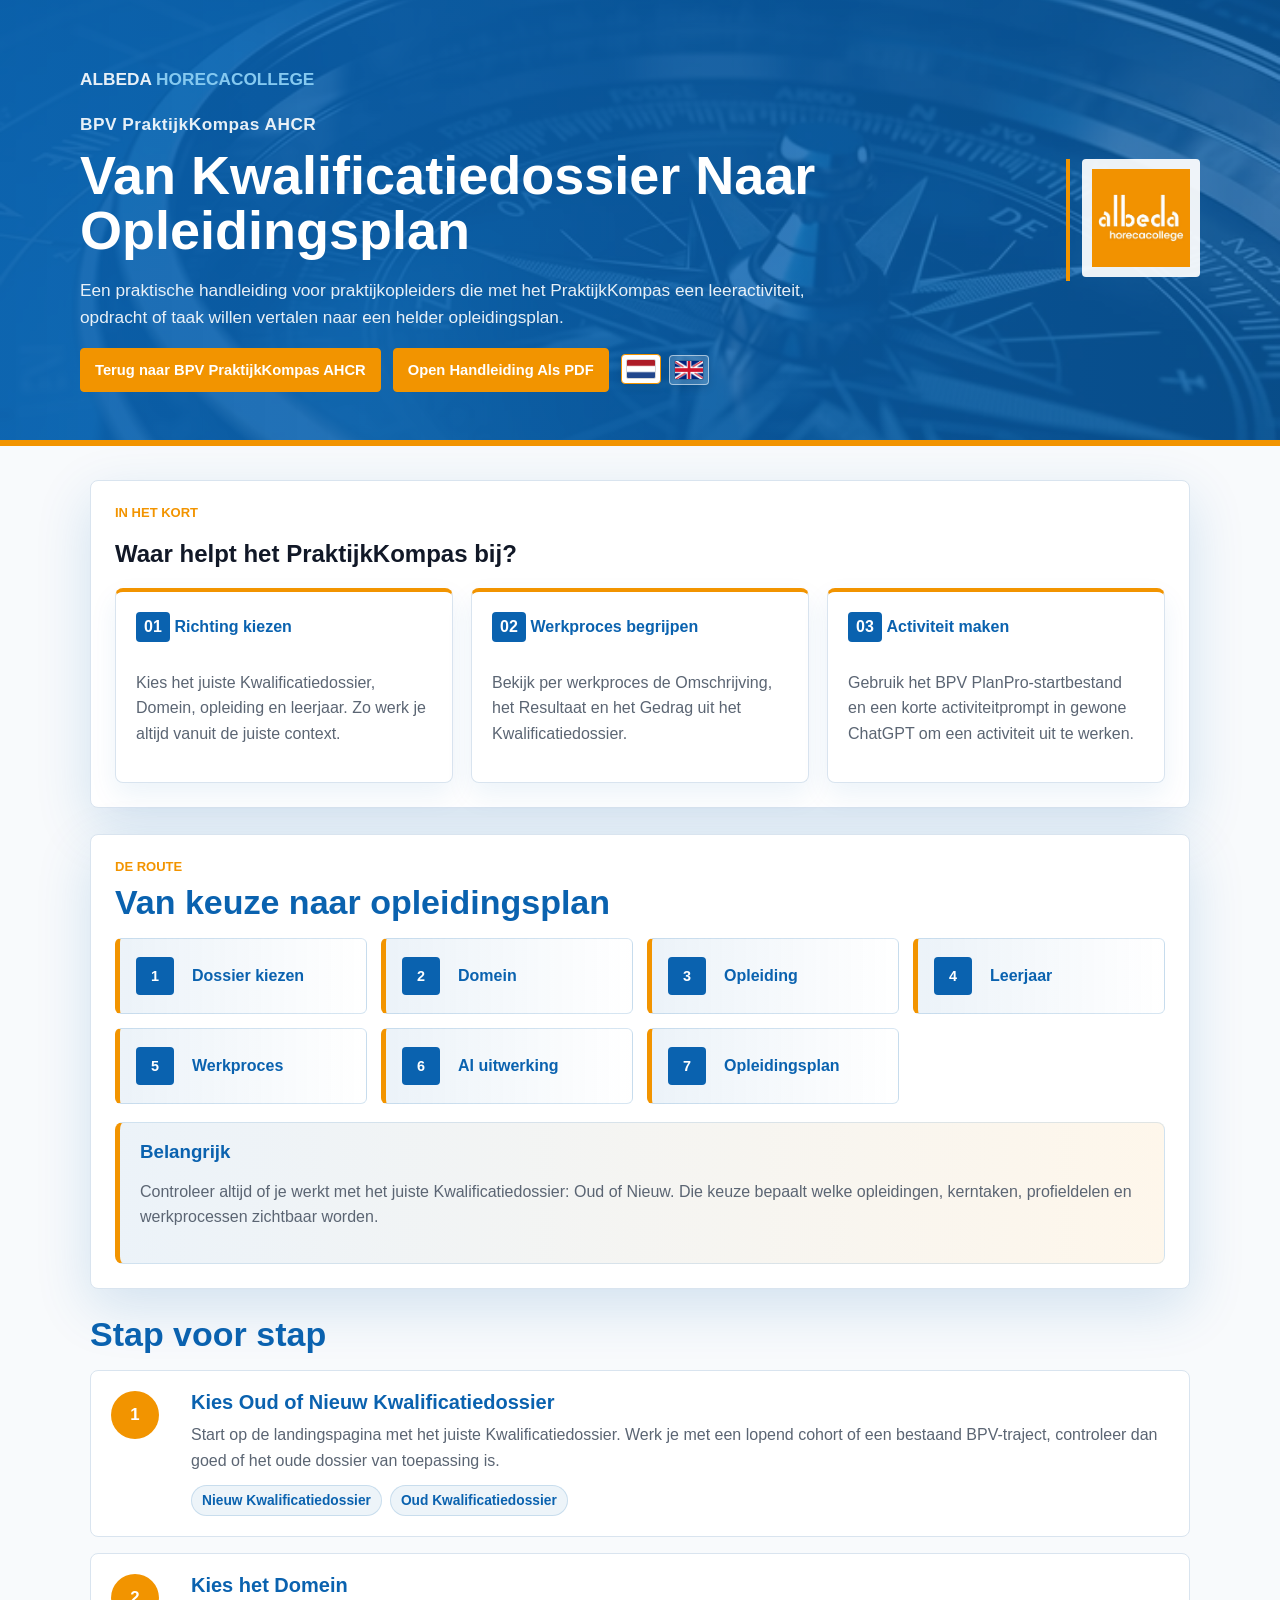
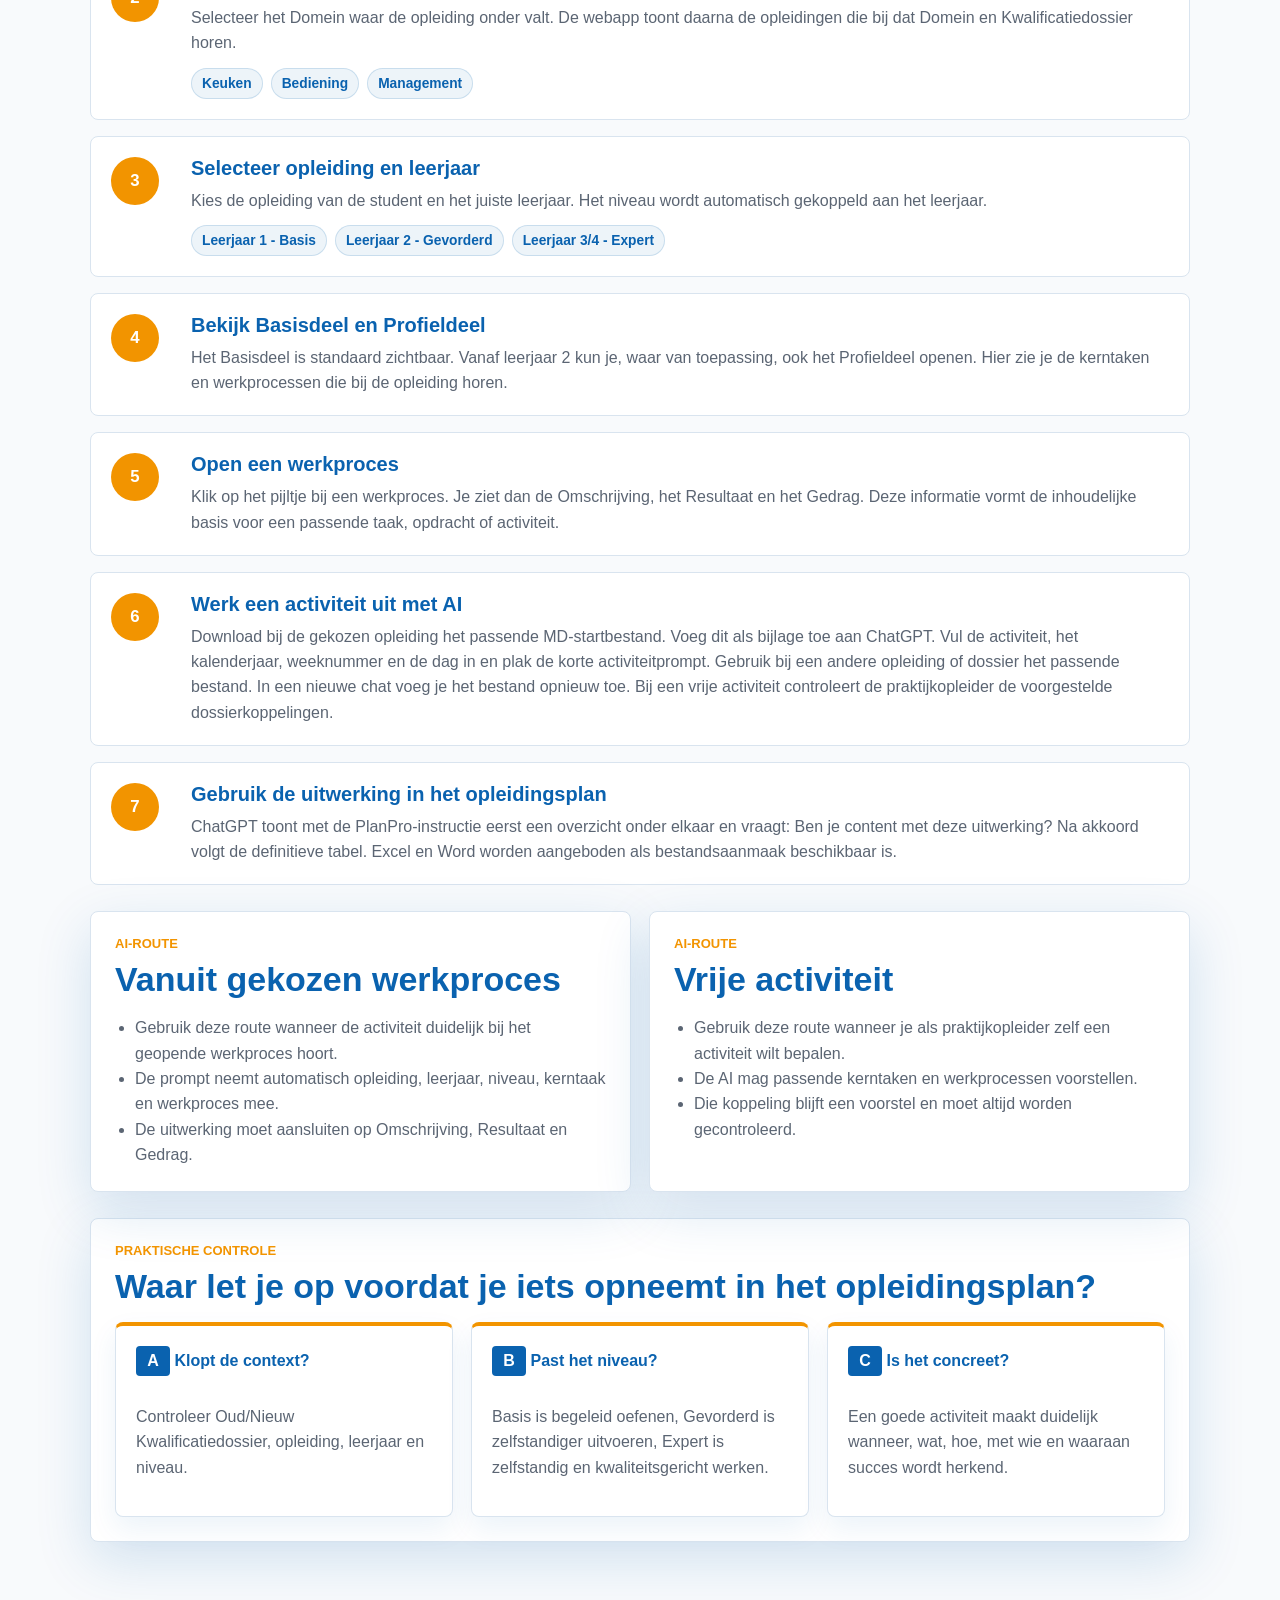
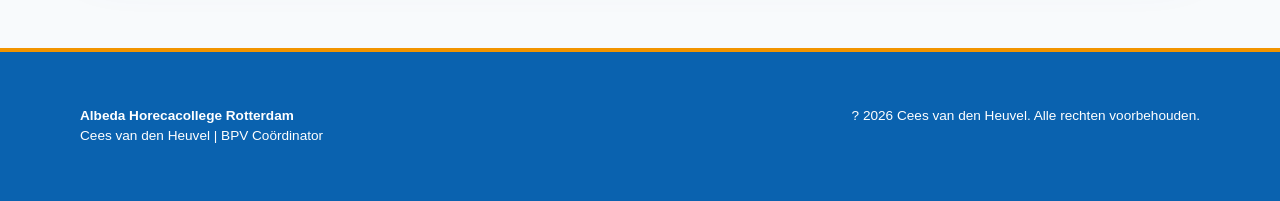
==== commit 3220bd88: "Add files via upload" ====
--- a/handleiding.html
+++ b/handleiding.html
@@ -725,7 +725,7 @@
           <article class="manual-card">
             <span>03</span>
             <strong data-i18n="card3Title">Activiteit maken</strong>
-            <p data-i18n="card3Text">Gebruik BPV PlanPro AHCR om een taak, opdracht of activiteit professioneel uit te werken in het juiste format.</p>
+            <p data-i18n="card3Text">Gebruik het BPV PlanPro-startbestand en een korte activiteitprompt in gewone ChatGPT om een activiteit uit te werken.</p>
           </article>
         </div>
       </section>
@@ -798,7 +798,7 @@
             <span class="manual-step-number">6</span>
             <div>
               <h3 data-i18n="step6Title">Werk een activiteit uit met AI</h3>
-              <p data-i18n="step6Text">Beschrijf kort wat de student gaat doen. Je kunt werken vanuit het gekozen werkproces of kiezen voor een vrije activiteit. Bij een vrije activiteit doet BPV PlanPro AHCR alleen voorstellen voor passende kerntaken en werkprocessen. De praktijkopleider controleert die koppeling altijd zelf.</p>
+              <p data-i18n="step6Text">Download bij de gekozen opleiding het passende MD-startbestand. Voeg dit als bijlage toe aan ChatGPT. Vul de activiteit, het kalenderjaar, weeknummer en de dag in en plak de korte activiteitprompt. Gebruik bij een andere opleiding of dossier het passende bestand. In een nieuwe chat voeg je het bestand opnieuw toe. Bij een vrije activiteit controleert de praktijkopleider de voorgestelde dossierkoppelingen.</p>
             </div>
           </article>
 
@@ -806,7 +806,7 @@
             <span class="manual-step-number">7</span>
             <div>
               <h3 data-i18n="step7Title">Gebruik de uitwerking in het opleidingsplan</h3>
-              <p data-i18n="step7Text">BPV PlanPro AHCR toont eerst een overzicht onder elkaar en vraagt daarna: "Ben je content met deze uitwerking?" Bij Ja volgt een tabel en worden Excel en Word als download aangeboden.</p>
+              <p data-i18n="step7Text">ChatGPT toont met de PlanPro-instructie eerst een overzicht onder elkaar en vraagt: Ben je content met deze uitwerking? Na akkoord volgt de definitieve tabel. Excel en Word worden aangeboden als bestandsaanmaak beschikbaar is.</p>
             </div>
           </article>
         </div>
@@ -880,7 +880,7 @@
           card2Title: "Werkproces begrijpen",
           card2Text: "Bekijk per werkproces de Omschrijving, het Resultaat en het Gedrag uit het Kwalificatiedossier.",
           card3Title: "Activiteit maken",
-          card3Text: "Gebruik BPV PlanPro AHCR om een taak, opdracht of activiteit professioneel uit te werken in het juiste format.",
+          card3Text: "Gebruik het BPV PlanPro-startbestand en een korte activiteitprompt in gewone ChatGPT om een activiteit uit te werken.",
           eyebrowRoute: "De route",
           routeTitle: "Van keuze naar opleidingsplan",
           route1: "Dossier kiezen",
@@ -912,9 +912,9 @@
           step5Title: "Open een werkproces",
           step5Text: "Klik op het pijltje bij een werkproces. Je ziet dan de Omschrijving, het Resultaat en het Gedrag. Deze informatie vormt de inhoudelijke basis voor een passende taak, opdracht of activiteit.",
           step6Title: "Werk een activiteit uit met AI",
-          step6Text: "Beschrijf kort wat de student gaat doen. Je kunt werken vanuit het gekozen werkproces of kiezen voor een vrije activiteit. Bij een vrije activiteit doet BPV PlanPro AHCR alleen voorstellen voor passende kerntaken en werkprocessen. De praktijkopleider controleert die koppeling altijd zelf.",
+          step6Text: "Download bij de gekozen opleiding het passende MD-startbestand. Voeg dit als bijlage toe aan ChatGPT. Vul de activiteit, het kalenderjaar, weeknummer en de dag in en plak de korte activiteitprompt. Gebruik bij een andere opleiding of dossier het passende bestand. In een nieuwe chat voeg je het bestand opnieuw toe. Bij een vrije activiteit controleert de praktijkopleider de voorgestelde dossierkoppelingen.",
           step7Title: "Gebruik de uitwerking in het opleidingsplan",
-          step7Text: "BPV PlanPro AHCR toont eerst een overzicht onder elkaar en vraagt daarna: “Ben je content met deze uitwerking?” Bij Ja volgt een tabel en worden Excel en Word als download aangeboden.",
+          step7Text: "ChatGPT toont met de PlanPro-instructie eerst een overzicht onder elkaar en vraagt: Ben je content met deze uitwerking? Na akkoord volgt de definitieve tabel. Excel en Word worden aangeboden als bestandsaanmaak beschikbaar is.",
           eyebrowAi: "AI-route",
           aiFixedTitle: "Vanuit gekozen werkproces",
           aiFixed1: "Gebruik deze route wanneer de activiteit duidelijk bij het geopende werkproces hoort.",
@@ -946,7 +946,7 @@
           card2Title: "Understand the work process",
           card2Text: "View the Description, Result and Behaviour for each work process from the Qualification File.",
           card3Title: "Create an activity",
-          card3Text: "Use BPV PlanPro AHCR to professionally develop a task, assignment or activity in the correct format.",
+          card3Text: "Use the BPV PlanPro starter file and a short activity prompt in standard ChatGPT to develop an activity.",
           eyebrowRoute: "The route",
           routeTitle: "From choice to training plan",
           route1: "Choose file",
@@ -978,9 +978,9 @@
           step5Title: "Open a work process",
           step5Text: "Click the arrow next to a work process. You will see the Description, Result and Behaviour. This information forms the content basis for a suitable task, assignment or activity.",
           step6Title: "Develop an activity with AI",
-          step6Text: "Briefly describe what the student will do. You can work from the selected work process or choose a free activity. For a free activity, BPV PlanPro AHCR only suggests suitable core tasks and work processes. The workplace trainer always checks that link.",
+          step6Text: "Download the MD starter file for the selected programme and qualification dossier and attach it in ChatGPT. Enter the activity, calendar year, week and day, then paste the short activity prompt. Use the matching file when changing programmes or dossiers, and attach it again in a new chat. For a free activity, the workplace trainer checks the suggested work-process links.",
           step7Title: "Use the draft in the training plan",
-          step7Text: "BPV PlanPro AHCR first shows an overview and then asks: “Are you happy with this draft?” If yes, a table follows and Excel and Word are offered as downloads.",
+          step7Text: "Following the PlanPro instructions, ChatGPT first shows a vertical overview and asks for approval. After approval, it shows the final table. Excel and Word files are offered when file generation is available.",
           eyebrowAi: "AI route",
           aiFixedTitle: "From selected work process",
           aiFixed1: "Use this route when the activity clearly belongs to the opened work process.",
--- a/styles.css
+++ b/styles.css
@@ -1,4 +1,4 @@
-:root {
+﻿:root {
   --blue: #0a62af;
   --blue-70: #478ac1;
   --blue-40: #85c9f0;
@@ -648,15 +648,15 @@
   margin-bottom: 18px;
 }
 
-.selection-grid {
-  display: grid;
-  grid-template-columns: repeat(2, minmax(0, 1fr));
-  gap: 20px;
-}
-
-.select-field {
-  display: grid;
-  gap: 8px;
+.selection-grid {
+  display: grid;
+  grid-template-columns: minmax(0, 1fr) minmax(150px, 0.28fr);
+  gap: 20px;
+}
+
+.select-field {
+  display: grid;
+  gap: 8px;
   color: var(--blue);
   font-weight: 700;
 }
@@ -1830,7 +1830,7 @@
 
 .ai-field-grid {
   display: grid;
-  grid-template-columns: repeat(4, minmax(0, 1fr));
+  grid-template-columns: repeat(5, minmax(0, 1fr));
   gap: 12px;
 }
 
@@ -2017,6 +2017,38 @@
   gap: 12px;
 }
 
+.ai-startfile-row {
+  display: flex;
+  align-items: center;
+  flex-wrap: wrap;
+  gap: 14px;
+  padding: 16px 0;
+  border-bottom: 1px solid var(--line);
+}
+
+.ai-startfile-row > div {
+  flex: 1 1 260px;
+  min-width: 0;
+}
+
+.ai-startfile-row p {
+  margin: 5px 0;
+  overflow-wrap: anywhere;
+}
+
+.ai-startfile-row small {
+  display: block;
+  color: var(--muted);
+  line-height: 1.5;
+}
+
+.ai-startfile-row .ai-secondary-btn {
+  max-width: 100%;
+  white-space: normal;
+  text-align: center;
+  text-decoration: none;
+}
+
 .gpt-link-btn {
   text-decoration: none;
 }
@@ -3179,6 +3211,1110 @@
   font-size: 1.1rem;
 }
 
-.format-download-section .format-download-grid {
-  margin-top: 0;
-}
+.format-download-section .format-download-grid {
+  margin-top: 0;
+}
+
+.device-popup {
+  position: fixed;
+  inset: 0;
+  z-index: 80;
+  display: grid;
+  place-items: center;
+  padding: 20px;
+  opacity: 0;
+  pointer-events: none;
+  transition: opacity 0.22s ease;
+}
+
+.device-popup.is-visible {
+  opacity: 1;
+  pointer-events: auto;
+}
+
+.device-popup-backdrop {
+  position: absolute;
+  inset: 0;
+  background: rgba(8, 31, 51, 0.48);
+  backdrop-filter: blur(4px);
+}
+
+.device-popup-card {
+  position: relative;
+  display: grid;
+  grid-template-columns: minmax(240px, 0.9fr) minmax(280px, 1fr);
+  gap: 0;
+  width: min(860px, 100%);
+  max-height: min(86vh, 680px);
+  overflow: hidden;
+  background: var(--white);
+  border: 1px solid rgba(10, 98, 175, 0.18);
+  border-radius: 8px;
+  box-shadow: 0 24px 70px rgba(8, 31, 51, 0.26);
+}
+
+.device-popup-close {
+  position: absolute;
+  top: 12px;
+  right: 12px;
+  z-index: 2;
+  display: inline-flex;
+  width: 36px;
+  height: 36px;
+  align-items: center;
+  justify-content: center;
+  color: var(--blue);
+  background: rgba(255, 255, 255, 0.92);
+  border: 1px solid rgba(10, 98, 175, 0.18);
+  border-radius: 999px;
+  cursor: pointer;
+  font-size: 1.4rem;
+  font-weight: 900;
+  line-height: 1;
+}
+
+.device-popup-close:hover,
+.device-popup-close:focus-visible {
+  color: var(--white);
+  background: var(--orange);
+  border-color: var(--orange);
+}
+
+.device-popup-media {
+  display: grid;
+  place-items: center;
+  min-height: 320px;
+  padding: 28px;
+  background:
+    linear-gradient(135deg, rgba(10, 98, 175, 0.92), rgba(71, 138, 193, 0.78)),
+    var(--blue);
+}
+
+.device-popup-media img {
+  display: block;
+  width: min(100%, 340px);
+  height: auto;
+  max-height: 420px;
+  object-fit: contain;
+  filter: drop-shadow(0 18px 26px rgba(0, 0, 0, 0.24));
+}
+
+.device-popup-copy {
+  display: grid;
+  align-content: center;
+  gap: 12px;
+  padding: 42px 36px 34px;
+}
+
+.device-popup-copy h2 {
+  margin: 0;
+  color: var(--blue);
+  font-size: clamp(1.55rem, 3vw, 2.25rem);
+  line-height: 1.08;
+}
+
+.device-popup-copy p:not(.eyebrow) {
+  margin: 0;
+  color: var(--muted);
+  font-size: 1rem;
+  line-height: 1.58;
+}
+
+.device-popup-action {
+  justify-self: start;
+  min-height: 44px;
+  margin-top: 6px;
+  padding: 10px 16px;
+  color: var(--white);
+  background: var(--orange);
+  border: 1px solid var(--orange);
+  border-radius: 4px;
+  cursor: pointer;
+  font-weight: 900;
+  transition: background 0.2s ease, border-color 0.2s ease, transform 0.2s ease;
+}
+
+.device-popup-action:hover,
+.device-popup-action:focus-visible {
+  background: #d98200;
+  border-color: #d98200;
+  transform: translateY(-1px);
+}
+
+@media (max-width: 760px) {
+  .device-popup {
+    align-items: end;
+    padding: 12px;
+  }
+
+  .device-popup-card {
+    grid-template-columns: 1fr;
+    max-height: 88vh;
+    overflow-y: auto;
+  }
+
+  .device-popup-media {
+    min-height: 190px;
+    padding: 18px 52px 14px 18px;
+  }
+
+  .device-popup-media img {
+    width: min(100%, 260px);
+    max-height: 210px;
+  }
+
+  .device-popup-copy {
+    padding: 22px 20px 20px;
+  }
+
+  .device-popup-action {
+    width: 100%;
+  }
+}
+
+/* BPV Info hoofdtabbladen en documentoverzicht */
+.primary-tabs-shell {
+  background: #ffffff;
+  border-bottom: 1px solid var(--line);
+  box-shadow: 0 10px 24px rgba(10, 98, 175, 0.06);
+}
+
+.primary-tabs {
+  width: 100%;
+  max-width: 1100px;
+  margin: 0 auto;
+  padding: 14px 20px;
+  display: flex;
+  gap: 10px;
+  align-items: center;
+}
+
+.primary-tab {
+  min-height: 44px;
+  padding: 10px 16px;
+  border: 1px solid rgba(242, 148, 0, 0.45);
+  border-radius: 4px;
+  background: #ffffff;
+  color: var(--blue);
+  font-weight: 900;
+  cursor: pointer;
+  transition: background 0.2s ease, color 0.2s ease, border-color 0.2s ease, transform 0.2s ease, box-shadow 0.2s ease;
+}
+
+.primary-tab:hover,
+.primary-tab:focus-visible {
+  border-color: var(--orange);
+  transform: translateY(-1px);
+  box-shadow: 0 10px 24px rgba(242, 148, 0, 0.16);
+}
+
+.primary-tab.is-active {
+  background: var(--orange);
+  border-color: var(--orange);
+  color: var(--white);
+  box-shadow: 0 12px 28px rgba(242, 148, 0, 0.22);
+}
+
+.bpv-info-view {
+  padding-top: 30px;
+  padding-bottom: 36px;
+}
+
+.bpv-info-hero {
+  display: grid;
+  grid-template-columns: minmax(0, 1fr) auto;
+  gap: 24px;
+  align-items: center;
+  padding: 25px;
+  margin-bottom: 24px;
+  background:
+    linear-gradient(115deg, rgba(255,255,255,0.95), rgba(255,255,255,0.82)),
+    radial-gradient(circle at top right, rgba(133, 201, 240, 0.35), transparent 34%);
+}
+
+.bpv-info-hero h2,
+.bpv-info-toolbar h3,
+.bpv-info-list-panel h3,
+.bpv-info-preview h3 {
+  margin: 0;
+  color: var(--blue);
+  font-size: 24px;
+  line-height: 1.15;
+}
+
+.bpv-info-hero p:not(.eyebrow),
+.bpv-info-preview p,
+.bpv-info-card p {
+  margin: 9px 0 0;
+  color: var(--muted);
+  line-height: 1.55;
+}
+
+.bpv-info-stat {
+  min-width: 128px;
+  padding: 16px;
+  border-radius: 4px;
+  background: var(--blue);
+  color: var(--white);
+  text-align: center;
+  box-shadow: 0 16px 35px rgba(10, 98, 175, 0.2);
+}
+
+.bpv-info-stat strong {
+  display: block;
+  font-size: 36px;
+  line-height: 1;
+}
+
+.bpv-info-stat span {
+  display: block;
+  margin-top: 4px;
+  font-weight: 800;
+}
+
+.bpv-info-dashboard {
+  display: grid;
+  gap: 18px;
+}
+
+.bpv-info-toolbar,
+.bpv-info-list-panel,
+.bpv-info-preview {
+  padding: 20px;
+}
+
+.bpv-info-toolbar {
+  display: grid;
+  gap: 16px;
+}
+
+.bpv-info-controls {
+  display: grid;
+  grid-template-columns: minmax(220px, 1fr) minmax(190px, 0.45fr) minmax(260px, 0.75fr);
+  gap: 12px;
+}
+
+.info-field {
+  display: grid;
+  gap: 7px;
+  color: var(--blue);
+  font-size: 13px;
+  font-weight: 900;
+}
+
+.info-field input,
+.info-field select {
+  width: 100%;
+  min-height: 44px;
+  border: 1px solid var(--line);
+  border-radius: 4px;
+  background: #ffffff;
+  color: var(--ink);
+  padding: 10px 12px;
+  font: inherit;
+  box-shadow: inset 0 1px 2px rgba(15, 23, 42, 0.04);
+}
+
+.info-field input:focus,
+.info-field select:focus {
+  outline: 2px solid rgba(242, 148, 0, 0.35);
+  border-color: var(--orange);
+}
+
+.bpv-info-layout {
+  display: grid;
+  grid-template-columns: minmax(0, 1fr) minmax(330px, 0.45fr);
+  gap: 18px;
+  align-items: start;
+}
+
+.bpv-info-results-head {
+  display: flex;
+  align-items: flex-start;
+  justify-content: space-between;
+  gap: 16px;
+  margin-bottom: 16px;
+}
+
+.bpv-info-count {
+  display: inline-flex;
+  align-items: center;
+  min-height: 32px;
+  padding: 6px 10px;
+  border-radius: 4px;
+  background: rgba(10, 98, 175, 0.08);
+  color: var(--blue);
+  font-size: 13px;
+  font-weight: 900;
+  white-space: nowrap;
+}
+
+.bpv-info-list {
+  display: grid;
+  gap: 10px;
+  max-height: 720px;
+  overflow: auto;
+  padding-right: 4px;
+}
+
+.bpv-info-card {
+  display: grid;
+  grid-template-columns: 52px minmax(0, 1fr) 24px;
+  gap: 12px;
+  align-items: center;
+  padding: 13px;
+  border: 1px solid var(--line);
+  border-radius: 4px;
+  background: rgba(255, 255, 255, 0.9);
+  cursor: pointer;
+  transition: border-color 0.2s ease, box-shadow 0.2s ease, transform 0.2s ease, background 0.2s ease;
+}
+
+.bpv-info-card:hover,
+.bpv-info-card:focus-visible,
+.bpv-info-card.is-selected {
+  border-color: rgba(242, 148, 0, 0.72);
+  background: #ffffff;
+  transform: translateY(-1px);
+  box-shadow: 0 12px 28px rgba(10, 98, 175, 0.12);
+  outline: none;
+}
+
+.bpv-info-file-icon {
+  display: inline-flex;
+  width: 52px;
+  height: 52px;
+  align-items: center;
+  justify-content: center;
+  border-radius: 4px;
+  background: var(--blue);
+  color: var(--white);
+  font-size: 12px;
+  font-weight: 900;
+  border-bottom: 4px solid var(--orange);
+}
+
+.bpv-info-card-main {
+  min-width: 0;
+}
+
+.bpv-info-card h4 {
+  margin: 0;
+  color: var(--blue);
+  font-size: 16px;
+  line-height: 1.25;
+}
+
+.bpv-info-tags {
+  display: flex;
+  flex-wrap: wrap;
+  gap: 6px;
+  margin-top: 9px;
+}
+
+.bpv-info-tags span {
+  display: inline-flex;
+  align-items: center;
+  min-height: 24px;
+  padding: 4px 8px;
+  border-radius: 4px;
+  background: rgba(10, 98, 175, 0.08);
+  color: var(--blue);
+  font-size: 12px;
+  font-weight: 800;
+}
+
+.bpv-info-arrow {
+  color: var(--orange);
+  font-size: 28px;
+  line-height: 1;
+  font-weight: 900;
+}
+
+.bpv-info-preview {
+  position: sticky;
+  top: 16px;
+}
+
+.bpv-info-preview-frame {
+  min-height: 330px;
+  margin-top: 16px;
+  border: 1px solid var(--line);
+  border-radius: 4px;
+  overflow: hidden;
+  background: #f8fafc;
+}
+
+.bpv-info-preview-frame iframe,
+.bpv-info-preview-frame img,
+.bpv-info-preview-frame video {
+  display: block;
+  width: 100%;
+  height: 420px;
+  border: 0;
+  object-fit: contain;
+  background: #ffffff;
+}
+
+.bpv-info-preview-empty,
+.bpv-info-empty {
+  display: grid;
+  min-height: 220px;
+  place-items: center;
+  padding: 22px;
+  color: var(--muted);
+  text-align: center;
+}
+
+.bpv-info-preview-empty strong {
+  display: inline-flex;
+  align-items: center;
+  justify-content: center;
+  min-width: 72px;
+  min-height: 44px;
+  padding: 8px 12px;
+  border-radius: 4px;
+  background: var(--blue);
+  color: var(--white);
+  border-bottom: 4px solid var(--orange);
+}
+
+.bpv-info-actions {
+  display: grid;
+  grid-template-columns: 1fr 1fr;
+  gap: 10px;
+  margin-top: 14px;
+}
+
+.bpv-info-action {
+  display: inline-flex;
+  min-height: 44px;
+  align-items: center;
+  justify-content: center;
+  padding: 10px 12px;
+  border: 1px solid var(--orange);
+  border-radius: 4px;
+  color: var(--blue);
+  background: #ffffff;
+  font-weight: 900;
+  text-decoration: none;
+  text-align: center;
+  transition: background 0.2s ease, color 0.2s ease, transform 0.2s ease, box-shadow 0.2s ease;
+}
+
+.bpv-info-action.primary,
+.bpv-info-action:hover,
+.bpv-info-action:focus-visible {
+  background: var(--orange);
+  color: var(--white);
+  transform: translateY(-1px);
+  box-shadow: 0 12px 24px rgba(242, 148, 0, 0.22);
+}
+
+@media (max-width: 900px) {
+  .primary-tabs,
+  .bpv-info-controls,
+  .bpv-info-layout,
+  .bpv-info-hero {
+    grid-template-columns: 1fr;
+  }
+
+  .primary-tabs {
+    align-items: stretch;
+  }
+
+  .primary-tab {
+    flex: 1 1 0;
+  }
+
+  .bpv-info-preview {
+    position: static;
+  }
+}
+
+@media (max-width: 620px) {
+  .primary-tabs {
+    flex-direction: column;
+  }
+
+  .bpv-info-card {
+    grid-template-columns: 46px minmax(0, 1fr);
+  }
+
+  .bpv-info-arrow {
+    display: none;
+  }
+
+  .bpv-info-actions {
+    grid-template-columns: 1fr;
+  }
+
+  .bpv-info-preview-frame iframe,
+  .bpv-info-preview-frame img,
+  .bpv-info-preview-frame video {
+    height: 320px;
+  }
+}
+
+
+/* Correctie BPV Info: panelen onder elkaar en rustige filtervelden */
+.bpv-info-layout {
+  grid-template-columns: 1fr !important;
+  align-items: stretch !important;
+}
+
+.bpv-info-preview {
+  position: static !important;
+  top: auto !important;
+}
+
+.bpv-info-controls {
+  grid-template-columns: minmax(220px, 0.85fr) minmax(320px, 1.15fr) !important;
+  align-items: end;
+}
+
+.bpv-info-controls .info-field:first-child {
+  grid-column: 1 / -1;
+}
+
+.info-field {
+  font-weight: 400 !important;
+}
+
+.info-field span {
+  color: var(--blue);
+  font-size: 13px;
+  font-weight: 600;
+}
+
+.info-field input,
+.info-field select {
+  min-height: 48px;
+  padding: 10px 40px 10px 12px;
+  font-size: 14px;
+  font-weight: 400 !important;
+  line-height: 1.35;
+}
+
+.bpv-info-list {
+  max-height: 500px !important;
+}
+
+@media (max-width: 760px) {
+  .bpv-info-controls {
+    grid-template-columns: 1fr !important;
+  }
+
+  .bpv-info-controls .info-field:first-child {
+    grid-column: auto;
+  }
+}
+
+/* Correctie BPV Info: preview direct zichtbaar, resultaten eronder */
+.bpv-info-preview {
+  order: 1;
+}
+
+.bpv-info-list-panel {
+  order: 2;
+}
+
+.bpv-info-preview-frame {
+  min-height: clamp(520px, 72vh, 820px) !important;
+}
+
+.bpv-info-preview-frame iframe,
+.bpv-info-preview-frame img,
+.bpv-info-preview-frame video {
+  height: clamp(520px, 72vh, 820px) !important;
+}
+
+.bpv-info-actions {
+  grid-template-columns: minmax(220px, 320px) !important;
+  justify-content: start;
+}
+
+.bpv-info-action {
+  width: 100%;
+}
+
+@media (max-width: 760px) {
+  .bpv-info-preview-frame,
+  .bpv-info-preview-frame iframe,
+  .bpv-info-preview-frame img,
+  .bpv-info-preview-frame video {
+    min-height: 62vh !important;
+    height: 62vh !important;
+  }
+}
+
+/* Correctie BPV Info: resetknop en maximaal previewvenster */
+.bpv-info-controls {
+  grid-template-columns: minmax(220px, 0.75fr) minmax(320px, 1.1fr) auto !important;
+}
+
+.bpv-info-reset {
+  min-height: 48px;
+  align-self: end;
+  padding: 10px 16px;
+  border: 1px solid var(--orange);
+  border-radius: 4px;
+  background: var(--orange);
+  color: var(--white);
+  font: inherit;
+  font-size: 14px;
+  font-weight: 900;
+  cursor: pointer;
+  box-shadow: 0 10px 22px rgba(242, 148, 0, 0.18);
+  transition: background 0.2s ease, border-color 0.2s ease, transform 0.2s ease, box-shadow 0.2s ease;
+  white-space: nowrap;
+}
+
+.bpv-info-reset:hover,
+.bpv-info-reset:focus-visible {
+  background: #d98200;
+  border-color: #d98200;
+  transform: translateY(-1px);
+  box-shadow: 0 14px 28px rgba(242, 148, 0, 0.25);
+}
+
+.bpv-info-preview {
+  padding: 16px !important;
+}
+
+.bpv-info-preview-frame {
+  min-height: calc(100vh - 260px) !important;
+  margin-top: 12px !important;
+}
+
+.bpv-info-preview-frame iframe,
+.bpv-info-preview-frame img,
+.bpv-info-preview-frame video {
+  height: calc(100vh - 260px) !important;
+  min-height: 680px !important;
+}
+
+@media (max-width: 760px) {
+  .bpv-info-controls {
+    grid-template-columns: 1fr !important;
+  }
+
+  .bpv-info-reset {
+    width: 100%;
+  }
+
+  .bpv-info-preview-frame,
+  .bpv-info-preview-frame iframe,
+  .bpv-info-preview-frame img,
+  .bpv-info-preview-frame video {
+    min-height: 68vh !important;
+    height: 68vh !important;
+  }
+}
+
+/* Correctie BPV Info: preview bijna volledige browserbreedte */
+#bpvInfoView {
+  max-width: none !important;
+  padding-left: 20px !important;
+  padding-right: 20px !important;
+}
+
+.bpv-info-hero,
+.bpv-info-toolbar,
+.bpv-info-list-panel {
+  width: min(1100px, calc(100vw - 40px));
+  margin-left: auto;
+  margin-right: auto;
+}
+
+.bpv-info-preview {
+  width: calc(100vw - 40px) !important;
+  max-width: none !important;
+  margin-left: calc(50% - 50vw + 20px) !important;
+  margin-right: calc(50% - 50vw + 20px) !important;
+  padding: 10px !important;
+  border-left-width: 4px !important;
+}
+
+.bpv-info-preview-head {
+  width: min(1100px, 100%);
+  margin: 0 auto 8px;
+}
+
+.bpv-info-preview-frame {
+  width: 100% !important;
+  min-height: calc(100vh - 210px) !important;
+  margin-top: 8px !important;
+  border-radius: 2px !important;
+}
+
+.bpv-info-preview-frame iframe,
+.bpv-info-preview-frame img,
+.bpv-info-preview-frame video {
+  width: 100% !important;
+  height: calc(100vh - 210px) !important;
+  min-height: 760px !important;
+}
+
+.bpv-info-actions {
+  width: min(1100px, 100%);
+  margin-left: auto;
+  margin-right: auto;
+}
+
+@media (max-width: 760px) {
+  #bpvInfoView {
+    padding-left: 12px !important;
+    padding-right: 12px !important;
+  }
+
+  .bpv-info-preview {
+    width: calc(100vw - 24px) !important;
+    margin-left: calc(50% - 50vw + 12px) !important;
+    margin-right: calc(50% - 50vw + 12px) !important;
+  }
+
+  .bpv-info-preview-frame,
+  .bpv-info-preview-frame iframe,
+  .bpv-info-preview-frame img,
+  .bpv-info-preview-frame video {
+    min-height: 72vh !important;
+    height: 72vh !important;
+  }
+}
+
+/* Correctie BPV Info: preview terug binnen de sitebreedte */
+#bpvInfoView {
+  max-width: 1100px !important;
+  padding-left: 20px !important;
+  padding-right: 20px !important;
+}
+
+.bpv-info-hero,
+.bpv-info-toolbar,
+.bpv-info-list-panel,
+.bpv-info-preview {
+  width: 100% !important;
+  max-width: 100% !important;
+  margin-left: 0 !important;
+  margin-right: 0 !important;
+}
+
+.bpv-info-preview {
+  padding: 14px !important;
+  border-left-width: 6px !important;
+}
+
+.bpv-info-preview-head,
+.bpv-info-actions {
+  width: 100% !important;
+  max-width: 100% !important;
+  margin-left: 0 !important;
+  margin-right: 0 !important;
+}
+
+.bpv-info-preview-frame {
+  width: 100% !important;
+  min-height: clamp(620px, 76vh, 840px) !important;
+  margin-top: 10px !important;
+}
+
+.bpv-info-preview-frame iframe,
+.bpv-info-preview-frame img,
+.bpv-info-preview-frame video {
+  width: 100% !important;
+  height: clamp(620px, 76vh, 840px) !important;
+  min-height: 620px !important;
+}
+
+@media (max-width: 760px) {
+  #bpvInfoView {
+    padding-left: 12px !important;
+    padding-right: 12px !important;
+  }
+
+  .bpv-info-preview-frame,
+  .bpv-info-preview-frame iframe,
+  .bpv-info-preview-frame img,
+  .bpv-info-preview-frame video {
+    min-height: 68vh !important;
+    height: 68vh !important;
+  }
+}
+
+/* Correctie BPV Info: open document knop volledige breedte */
+.bpv-info-actions {
+  grid-template-columns: 1fr !important;
+  width: 100% !important;
+  max-width: 100% !important;
+}
+
+.bpv-info-action,
+.bpv-info-action.primary {
+  width: 100% !important;
+}
+
+/* Mobiele stabiliteit BPV Info: geen horizontale swipe */
+html,
+body {
+  max-width: 100%;
+  overflow-x: hidden;
+}
+
+#bpvInfoView,
+#bpvInfoView * {
+  box-sizing: border-box;
+}
+
+#bpvInfoView {
+  width: 100% !important;
+  max-width: 1100px !important;
+  margin-left: auto !important;
+  margin-right: auto !important;
+  overflow-x: hidden !important;
+}
+
+.bpv-info-view,
+.bpv-info-dashboard,
+.bpv-info-layout,
+.bpv-info-hero,
+.bpv-info-toolbar,
+.bpv-info-list-panel,
+.bpv-info-preview,
+.bpv-info-preview-head,
+.bpv-info-preview-frame,
+.bpv-info-actions,
+.bpv-info-list,
+.bpv-info-card {
+  max-width: 100% !important;
+  min-width: 0 !important;
+}
+
+.bpv-info-preview {
+  width: 100% !important;
+  margin-left: 0 !important;
+  margin-right: 0 !important;
+  transform: none !important;
+}
+
+.bpv-info-controls {
+  width: 100% !important;
+  max-width: 100% !important;
+  grid-template-columns: minmax(0, 1fr) minmax(0, 1fr) auto !important;
+}
+
+.info-field,
+.info-field input,
+.info-field select {
+  min-width: 0 !important;
+  max-width: 100% !important;
+}
+
+.bpv-info-card-main,
+.bpv-info-card h4,
+.bpv-info-card p {
+  min-width: 0 !important;
+  overflow-wrap: anywhere;
+}
+
+.bpv-info-preview-frame {
+  height: clamp(520px, 72vh, 780px) !important;
+  min-height: 0 !important;
+  overflow: hidden !important;
+}
+
+.bpv-info-preview-frame iframe,
+.bpv-info-preview-frame img,
+.bpv-info-preview-frame video {
+  display: block;
+  width: 100% !important;
+  height: 100% !important;
+  min-width: 0 !important;
+  min-height: 0 !important;
+}
+
+@media (max-width: 760px) {
+  main,
+  #landingView,
+  #directionView,
+  #workprocessView,
+  #bpvInfoView {
+    width: 100% !important;
+    max-width: 100% !important;
+    padding-left: 12px !important;
+    padding-right: 12px !important;
+    overflow-x: hidden !important;
+  }
+
+  .primary-tabs-shell,
+  .primary-tabs,
+  .bpv-info-view,
+  .bpv-info-dashboard,
+  .bpv-info-layout,
+  .bpv-info-hero,
+  .bpv-info-toolbar,
+  .bpv-info-list-panel,
+  .bpv-info-preview {
+    width: 100% !important;
+    max-width: 100% !important;
+    margin-left: 0 !important;
+    margin-right: 0 !important;
+  }
+
+  .primary-tabs {
+    padding-left: 12px !important;
+    padding-right: 12px !important;
+  }
+
+  .bpv-info-controls {
+    grid-template-columns: 1fr !important;
+  }
+
+  .bpv-info-hero {
+    grid-template-columns: 1fr !important;
+  }
+
+  .bpv-info-stat {
+    width: 100% !important;
+    min-width: 0 !important;
+  }
+
+  .bpv-info-card {
+    grid-template-columns: 44px minmax(0, 1fr) !important;
+  }
+
+  .bpv-info-preview {
+    padding: 10px !important;
+  }
+
+  .bpv-info-preview-frame {
+    height: min(70vh, 620px) !important;
+    min-height: 430px !important;
+  }
+}
+
+@media (max-width: 420px) {
+  main,
+  #bpvInfoView {
+    padding-left: 10px !important;
+    padding-right: 10px !important;
+  }
+
+  .bpv-info-preview-frame {
+    height: 64vh !important;
+    min-height: 380px !important;
+  }
+}
+
+/* Mobiel/tablet: geen PDF iframe, maar stabiele documentkaart */
+.bpv-info-mobile-preview-card {
+  min-height: 240px;
+  display: grid;
+  grid-template-columns: 56px minmax(0, 1fr);
+  gap: 14px;
+  align-items: center;
+  padding: 18px;
+  background: linear-gradient(135deg, rgba(10, 98, 175, 0.08), rgba(255, 255, 255, 0.94));
+  color: var(--ink);
+}
+
+.bpv-info-mobile-preview-card strong {
+  display: block;
+  color: var(--blue);
+  font-size: 18px;
+  line-height: 1.25;
+  overflow-wrap: anywhere;
+}
+
+.bpv-info-mobile-preview-card p,
+.bpv-info-mobile-preview-card small {
+  display: block;
+  margin: 8px 0 0;
+  color: var(--muted);
+  line-height: 1.45;
+  overflow-wrap: anywhere;
+}
+
+@media (max-width: 900px), (pointer: coarse) {
+  .bpv-info-preview-frame:has(.bpv-info-mobile-preview-card) {
+    height: auto !important;
+    min-height: 240px !important;
+  }
+}
+
+/* Mobiel/tablet: documentkaart zichtbaar tot tabletbreedte */
+@media (max-width: 1024px), (pointer: coarse) {
+  .bpv-info-preview-frame:has(.bpv-info-mobile-preview-card) {
+    height: auto !important;
+    min-height: 240px !important;
+  }
+}
+
+/* BPV Info: geselecteerd document duidelijk blauw markeren */
+.bpv-info-card.is-selected {
+  background: var(--blue) !important;
+  border-color: var(--blue) !important;
+  color: var(--white) !important;
+  box-shadow: 0 14px 30px rgba(10, 98, 175, 0.22) !important;
+}
+
+.bpv-info-card.is-selected h4,
+.bpv-info-card.is-selected p,
+.bpv-info-card.is-selected .bpv-info-arrow {
+  color: var(--white) !important;
+}
+
+.bpv-info-card.is-selected .bpv-info-file-icon {
+  background: var(--orange) !important;
+  color: var(--white) !important;
+  border-bottom-color: rgba(255, 255, 255, 0.65) !important;
+}
+
+.bpv-info-card.is-selected .bpv-info-tags span {
+  background: rgba(255, 255, 255, 0.18) !important;
+  color: var(--white) !important;
+}
+
+/* Mobiel: dossierkeuze blijft binnen de schermbreedte */
+@media (max-width: 620px) {
+  .start-section {
+    max-width: 100% !important;
+    overflow-x: hidden !important;
+  }
+
+  .choice-panel {
+    width: 100% !important;
+    max-width: 100% !important;
+    min-width: 0 !important;
+    grid-template-columns: minmax(0, 1fr) !important;
+    gap: 12px !important;
+    padding: 12px !important;
+    overflow: visible !important;
+  }
+
+  .dossier-choice {
+    width: 100% !important;
+    max-width: 100% !important;
+    min-width: 0 !important;
+    min-height: 0 !important;
+    padding: 16px 14px !important;
+  }
+
+  .dossier-choice span,
+  .dossier-choice small {
+    max-width: 100% !important;
+    white-space: normal !important;
+    overflow-wrap: anywhere !important;
+    word-break: normal !important;
+  }
+
+  .dossier-choice span {
+    font-size: 20px !important;
+    line-height: 1.18 !important;
+  }
+
+  .dossier-choice small {
+    font-size: 14px !important;
+    line-height: 1.35 !important;
+  }
+}
